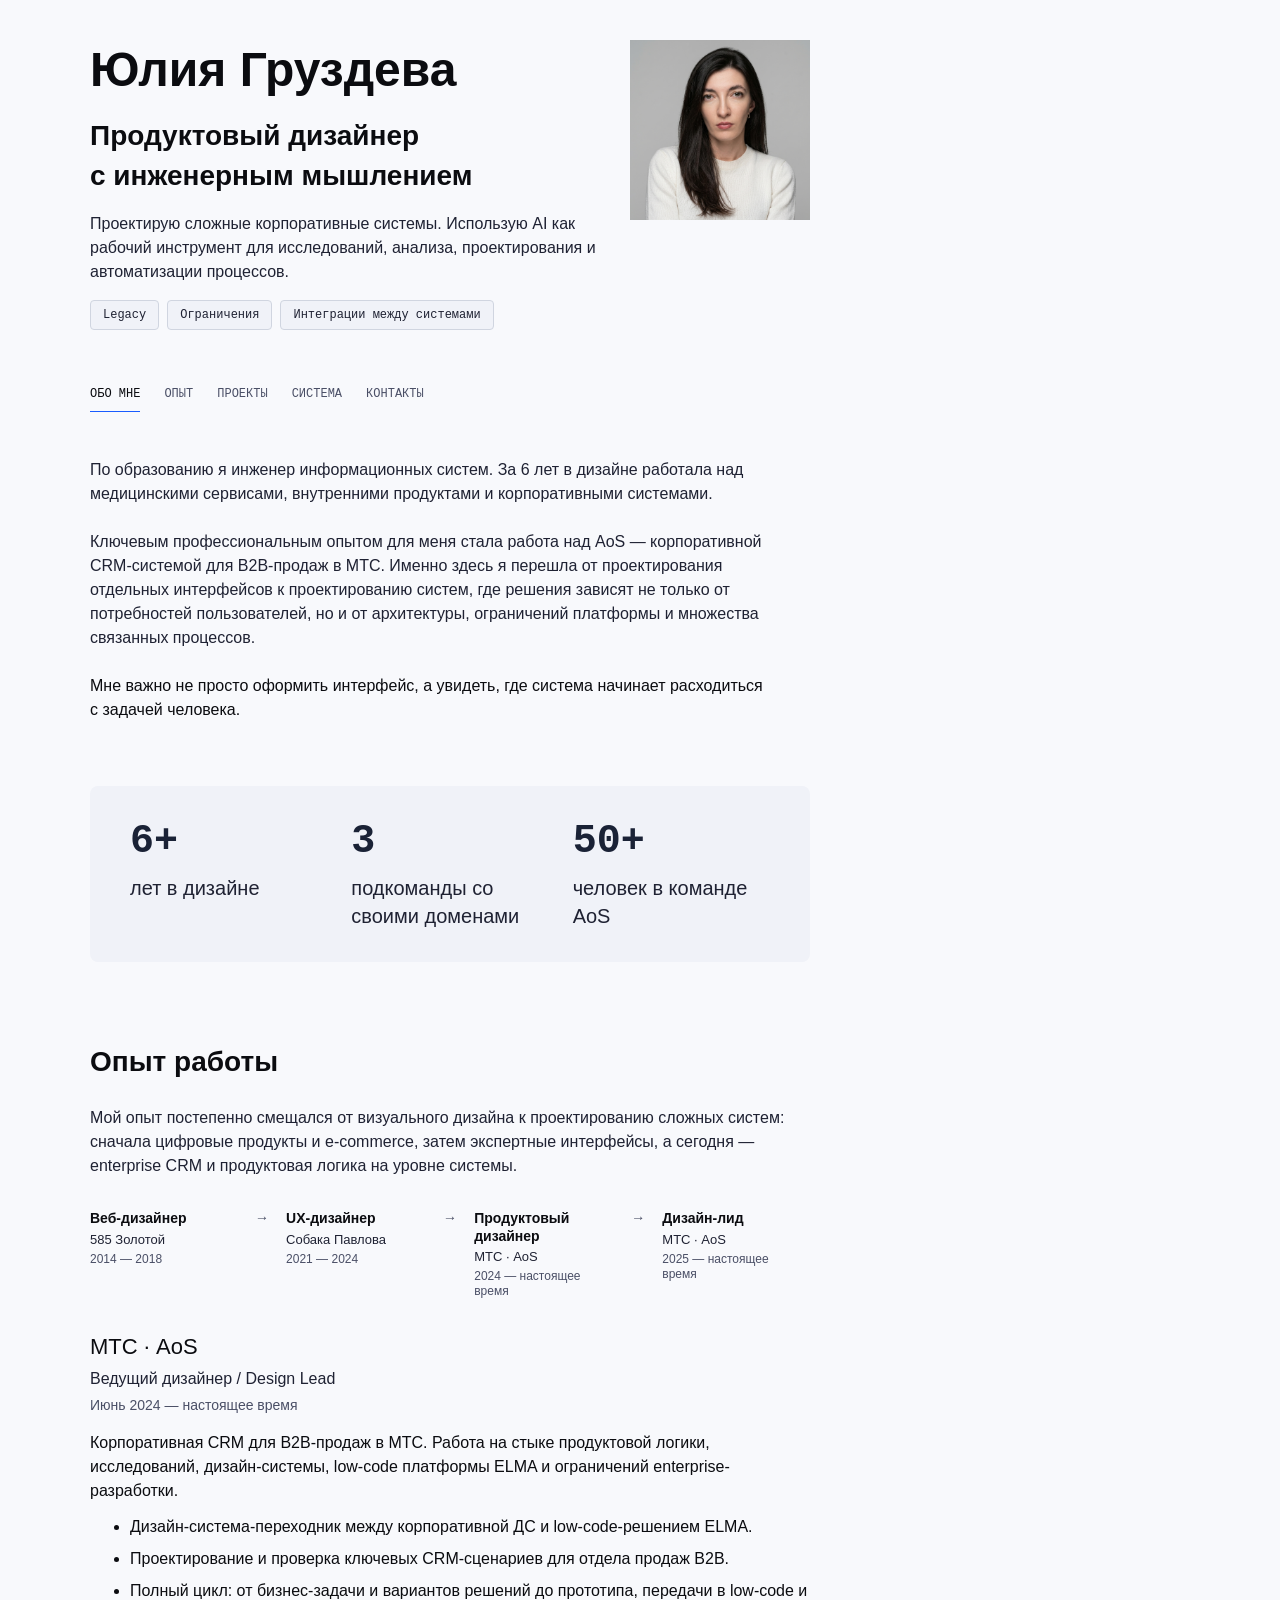
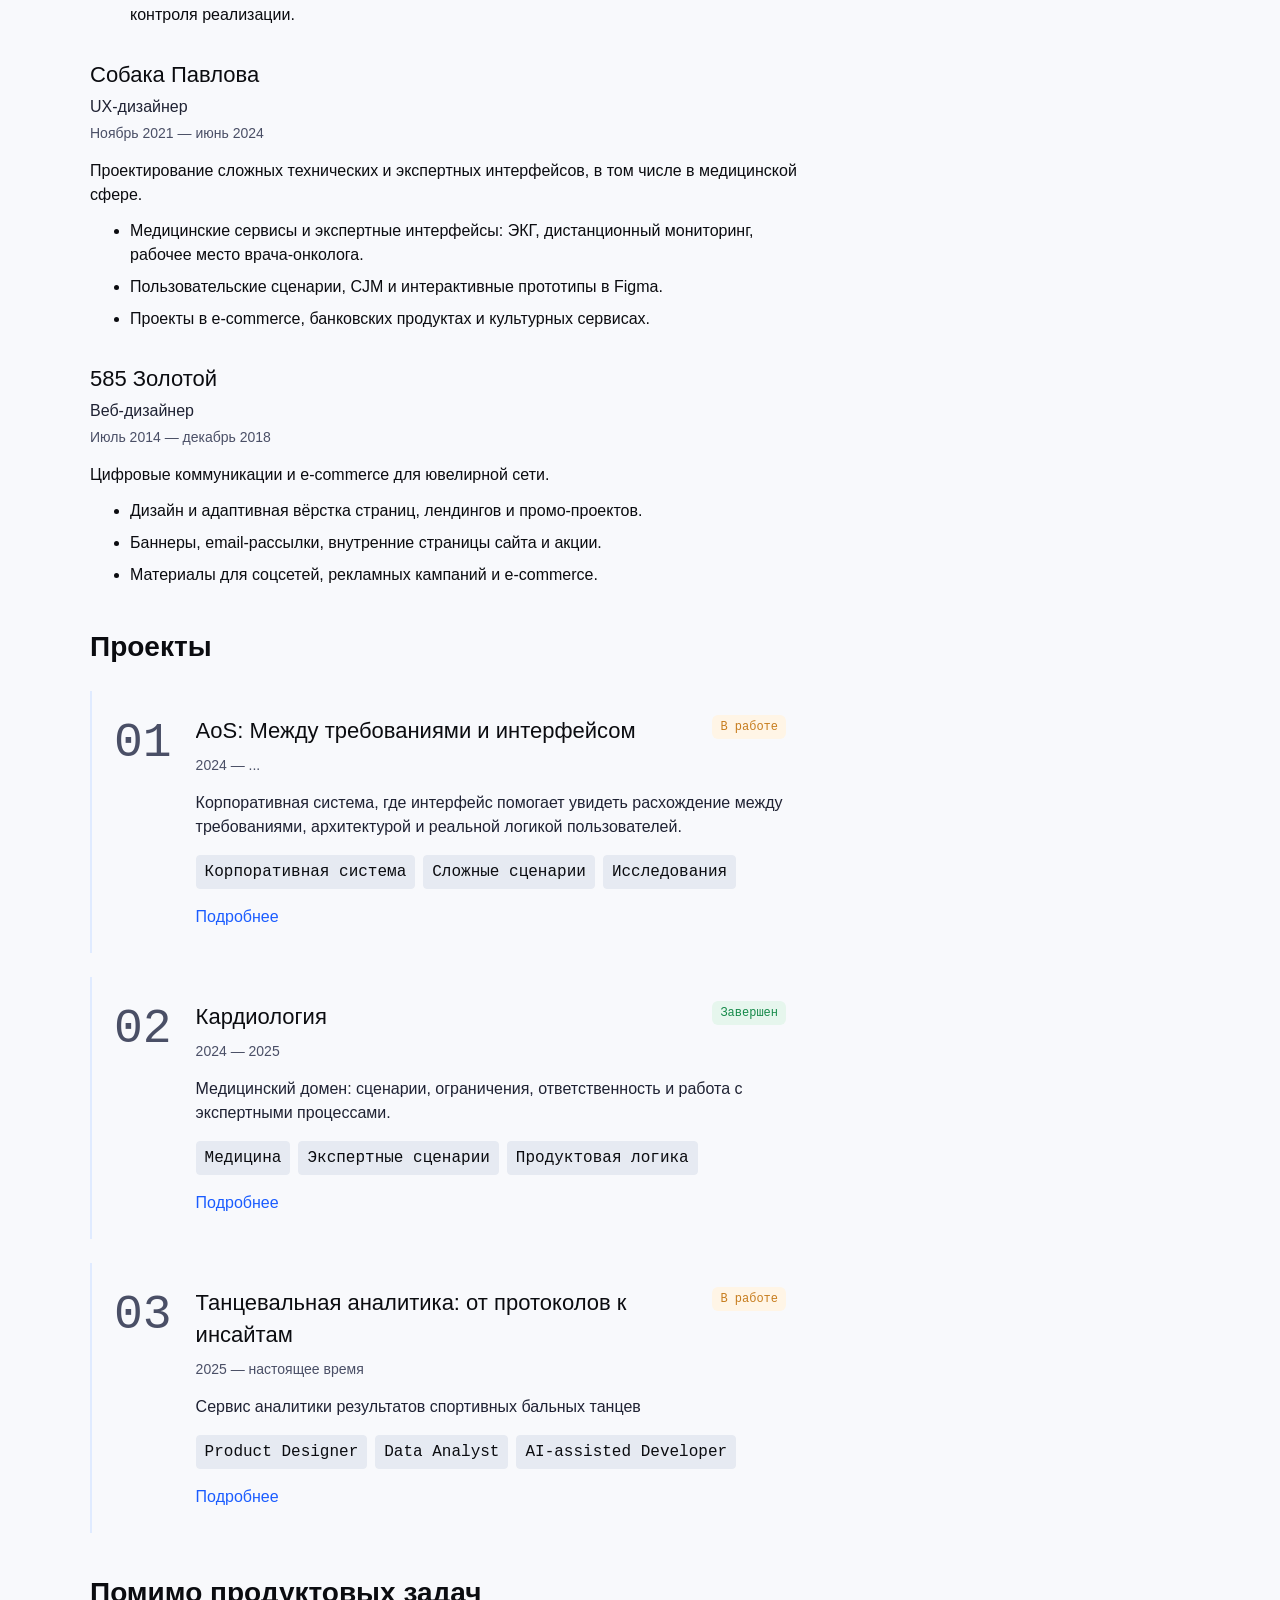
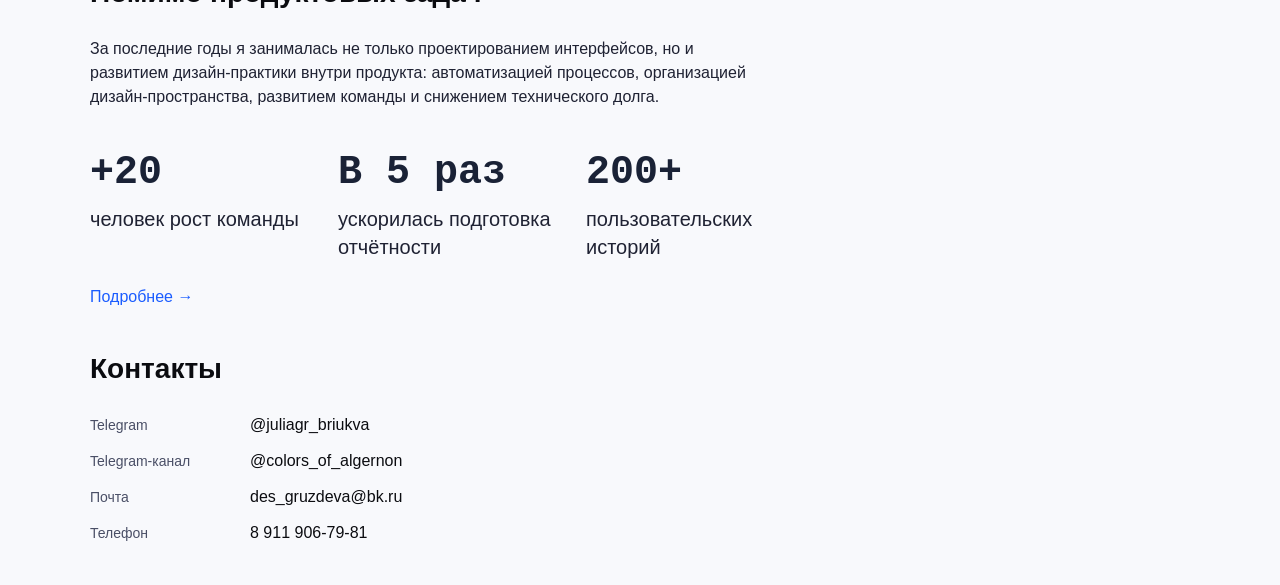
==== index.html @ 3af7deb1 "Initial portfolio release" ====
<!doctype html>
<html lang="ru">
  <head>
    <meta charset="UTF-8" />
    <meta name="viewport" content="width=device-width, initial-scale=1.0" />
    <title>Юлия Груздева — портфолио</title>
    <link rel="stylesheet" href="./styles.css" />
  </head>
  <body>
    <main class="desktop">
      <section class="hero" id="hero">
        <div class="hero__text">
          <h1 class="display">Юлия Груздева</h1>
          <p class="h2">Продуктовый дизайнер <br> с инженерным мышлением</p>
          <p class="body hero__lead">
            Проектирую сложные корпоративные системы. Использую AI как рабочий инструмент для исследований, анализа, проектирования и автоматизации процессов.
          </p>

        <div class="tags" aria-label="Направления">
          <span class="tag tag--small">Legacy</span>
          <span class="tag tag--small">Ограничения</span>
          <span class="tag tag--small">Интеграции между системами</span>
        </div>

        </div>
        <img
          class="hero__image"
          src="assets/images/hero-portrait2.png"
          alt=""
        />
      </section>

      <nav class="page-nav" aria-label="Навигация по странице">
        <a class="page-nav__link ag-small-code" href="#about">ОБО МНЕ</a>
        <a class="page-nav__link ag-small-code" href="#experience">ОПЫТ</a>
        <a class="page-nav__link ag-small-code" href="#projects">ПРОЕКТЫ</a>
        <a class="page-nav__link ag-small-code" href="#system">СИСТЕМА</a>
        <a class="page-nav__link ag-small-code" href="#contacts">КОНТАКТЫ</a>
      </nav>


      <section class="section section--narrow" id="about">
        <p class="body">
          По образованию я инженер информационных систем. За 6 лет в дизайне работала над медицинскими сервисами, внутренними продуктами и корпоративными системами.
        </p>

        <p class="body">
          Ключевым профессиональным опытом для меня стала работа над AoS — корпоративной CRM-системой для B2B-продаж в МТС. Именно здесь я перешла от проектирования отдельных интерфейсов к проектированию систем, где решения зависят не только от потребностей пользователей, но и от архитектуры, ограничений платформы и множества связанных процессов.
        </p>

        <p class="body-strong">
          Мне важно не просто оформить интерфейс, а увидеть, где система начинает расходиться с задачей человека.
        </p>

        <dl class="metrics metrics--highlight">
          <div>
            <dt class="metric-number">6+</dt>
            <dd class="metric-label">лет в дизайне</dd>
          </div>

          <div>
            <dt class="metric-number">3</dt>
            <dd class="metric-label">подкоманды со своими доменами</dd>
          </div>

          <div>
            <dt class="metric-number">50+</dt>
            <dd class="metric-label">человек в команде AoS</dd>
          </div>
        </dl>
      </section>



      <section class="footer-section" id="experience">
        <h2 class="h2">Опыт работы</h2>
        <p class="body">Мой опыт постепенно смещался от визуального дизайна к проектированию сложных систем: сначала цифровые продукты и e-commerce, затем экспертные интерфейсы, а сегодня — enterprise CRM и продуктовая логика на уровне системы.</p>

        <div class="experience-timeline">
          <div class="experience-step">
            <h3 class="h3 experience-step__role">Веб-дизайнер</h3>
            <p class="body-strong experience-step__company">585 Золотой</p>
            <p class="caption experience-step__period">2014 — 2018</p>
          </div>

          <span class="experience-arrow ag-small-code">→</span>

          <div class="experience-step">
            <h3 class="h3 experience-step__role">UX-дизайнер</h3>
            <p class="body-strong experience-step__company">Собака Павлова</p>
            <p class="caption experience-step__period">2021 — 2024</p>
          </div>

          <span class="experience-arrow ag-small-code">→</span>

          <div class="experience-step">
            <h3 class="h3 experience-step__role">Продуктовый дизайнер</h3>
            <p class="body-strong experience-step__company">МТС · AoS</p>
            <p class="caption experience-step__period">2024 — настоящее время</p>
          </div>

          <span class="experience-arrow ag-small-code">→</span>

          <div class="experience-step">
            <h3 class="h3 experience-step__role">Дизайн-лид</h3>
            <p class="body-strong experience-step__company">МТС · AoS</p>
            <p class="caption experience-step__period">2025 — настоящее время</p>
          </div>
        </div>

        <div class="experience-details">
          <div class="experience-job">
            <div class="experience-job__header">
              <h3 class="h3 experience-job__company">МТС · AoS</h3>
            </div>
            <p class="body-strong experience-job__role">Ведущий дизайнер / Design Lead</p>
            <p class="caption experience-job__period">Июнь 2024 — настоящее время</p>
            <p class="body experience-job__description">Корпоративная CRM для B2B-продаж в МТС. Работа на стыке продуктовой логики, исследований, дизайн-системы, low-code платформы ELMA и ограничений enterprise-разработки.</p>
            <ul class="body experience-job__list">
              <li>Дизайн-система-переходник между корпоративной ДС и low-code-решением ELMA.</li>
              <li>Проектирование и проверка ключевых CRM-сценариев для отдела продаж B2B.</li>
              <li>Полный цикл: от бизнес-задачи и вариантов решений до прототипа, передачи в low-code и контроля реализации.</li>
            </ul>
          </div>

          <div class="experience-job">
            <div class="experience-job__header">
              <h3 class="h3 experience-job__company">Собака Павлова</h3>
            </div>
            <p class="body-strong experience-job__role">UX-дизайнер</p>
            <p class="caption experience-job__period">Ноябрь 2021 — июнь 2024</p>
            <p class="body experience-job__description">Проектирование сложных технических и экспертных интерфейсов, в том числе в медицинской сфере.</p>
            <ul class="body experience-job__list">
              <li>Медицинские сервисы и экспертные интерфейсы: ЭКГ, дистанционный мониторинг, рабочее место врача-онколога.</li>
              <li>Пользовательские сценарии, CJM и интерактивные прототипы в Figma.</li>
              <li>Проекты в e-commerce, банковских продуктах и культурных сервисах.</li>
            </ul>
          </div>

          <div class="experience-job">
            <div class="experience-job__header">
              <h3 class="h3 experience-job__company">585 Золотой</h3>
            </div>
            <p class="body-strong experience-job__role">Веб-дизайнер</p>
            <p class="caption experience-job__period">Июль 2014 — декабрь 2018</p>
            <p class="body experience-job__description">Цифровые коммуникации и e-commerce для ювелирной сети.</p>
            <ul class="body experience-job__list">
              <li>Дизайн и адаптивная вёрстка страниц, лендингов и промо-проектов.</li>
              <li>Баннеры, email-рассылки, внутренние страницы сайта и акции.</li>
              <li>Материалы для соцсетей, рекламных кампаний и e-commerce.</li>
            </ul>
          </div>
        </div>
      </section>



      <section class="section section--narrow projects" id="projects">
        <h2 class="h2">Проекты</h2>

        <div class="project-list">
          <div class="project-card" id="aos">
            <span class="project-card__number ag-small-code">01</span>
            <div class="project-card__trigger">
              <div class="project-card__header">
                <div class="project-card__title-group">
                  <h3 class="h3">AoS: Между требованиями и интерфейсом</h3>
                  <span class="caption project-card__meta">2024 — ...</span>
                </div>
                <span class="badge ag-small-code badge--in-progress project-card__status">В работе</span>
              </div>
              <span class="body">
                Корпоративная система, где интерфейс помогает увидеть расхождение между
                требованиями, архитектурой и реальной логикой пользователей.
              </span>
              <span class="tags" aria-label="Теги проекта AoS">
                <span class="tag tag--small tag--surface ag-small-code">Корпоративная система</span>
                <span class="tag tag--small tag--surface ag-small-code">Сложные сценарии</span>
                <span class="tag tag--small tag--surface ag-small-code">Исследования</span>
              </span>
              <a class="project-card__link body-strong" href="aos.html" target="_blank" rel="noopener">Подробнее</a>
            </div>
          </div>

          <div class="project-card" id="cardiology">
            <span class="project-card__number ag-small-code">02</span>
            <div class="project-card__trigger">
              <div class="project-card__header">
                <div class="project-card__title-group">
                  <h3 class="h3">Кардиология</h3>
                  <span class="caption project-card__meta">2024 — 2025</span>
                </div>
                <span class="badge ag-small-code badge--done project-card__status">Завершен</span>
              </div>
              <span class="body">
                Медицинский домен: сценарии, ограничения, ответственность и работа с
                экспертными процессами.
              </span>
              <span class="tags" aria-label="Теги проекта Кардиология">
                <span class="tag tag--small tag--surface ag-small-code">Медицина</span>
                <span class="tag tag--small tag--surface ag-small-code">Экспертные сценарии</span>
                <span class="tag tag--small tag--surface ag-small-code">Продуктовая логика</span>
              </span>
              <a class="project-card__link body-strong" href="cardiology.html" target="_blank" rel="noopener">Подробнее</a>
            </div>
          </div>

          <div class="project-card" id="dance-analytics">
            <span class="project-card__number ag-small-code">03</span>
            <div class="project-card__trigger">
              <div class="project-card__header">
                <div class="project-card__title-group">
                  <h3 class="h3">Танцевальная аналитика: от протоколов к инсайтам</h3>
                  <span class="caption project-card__meta">2025 — настоящее время</span>
                </div>
                <span class="badge ag-small-code badge--in-progress project-card__status">В работе</span>
              </div>
              <span class="body">Сервис аналитики результатов спортивных бальных танцев</span>
              <span class="tags" aria-label="Теги проекта Танцевальная аналитика">
                <span class="tag tag--small tag--surface ag-small-code">Product Designer</span>
                <span class="tag tag--small tag--surface ag-small-code">Data Analyst</span>
                <span class="tag tag--small tag--surface ag-small-code">AI-assisted Developer</span>
              </span>
              <a class="project-card__link body-strong" href="dance-case.html" target="_blank" rel="noopener">Подробнее</a>
            </div>
          </div>

        </div>

      </section>

      <section class="section section--narrow system-teaser" id="system">
        <h2 class="h2">Помимо продуктовых задач</h2>
        <p class="body">
          За последние годы я занималась не только проектированием интерфейсов, но и развитием дизайн-практики внутри продукта: автоматизацией процессов, организацией дизайн-пространства, развитием команды и снижением технического долга.
        </p>

        <dl class="metrics system-teaser__metrics">
          <div>
            <dt class="metric-number">+20 </dt>
            <dd class="metric-label">человек рост команды</dd>
          </div>

          <div>
            <dt class="metric-number">В 5 раз</dt>
            <dd class="metric-label">ускорилась подготовка отчётности</dd>
          </div>

          <div>
            <dt class="metric-number">200+</dt>
            <dd class="metric-label">пользовательских историй</dd>
          </div>
        </dl>

        <a class="project-card__link body-strong" href="design-system.html" target="_blank" rel="noopener">Подробнее →</a>
      </section>

      <section class="footer-section" id="contacts">
        <h2 class="h2">Контакты</h2>
        <ul class="contact-list">
          <li>
            <span class="caption contact-list__label">Telegram</span>
            <a class="body-strong contact-list__link" href="https://t.me/juliagr_briukva" target="_blank" rel="noopener">@juliagr_briukva</a>
          </li>
          <li>
            <span class="caption contact-list__label">Telegram-канал</span>
            <a class="body-strong contact-list__link" href="https://t.me/colors_of_algernon" target="_blank" rel="noopener">@colors_of_algernon</a>
          </li>
          <li>
            <span class="caption contact-list__label">Почта</span>
            <a class="body-strong contact-list__link" href="mailto:gruzdeva@mts.ru">des_gruzdeva@bk.ru</a>
          </li>
          <li>
            <span class="caption contact-list__label">Телефон</span>
            <a class="body-strong contact-list__link" href="tel:+79119067981">8 911 906-79-81</a>
          </li>
        </ul>
      </section>

    </main>
    <script src="./scroll.js" defer></script>
  </body>
</html>
---- styles.css ----
@import url("./design-system/typography.css");

:root {
  --text-primary: var(--ag-color-text-primary);
  --text-secondary: var(--ag-color-text-secondary);
  --text-tertiary: var(--ag-color-text-tertiary);
  --background-primary: var(--ag-color-background-primary);
  --background-secondary: var(--ag-color-background-secondary);
  --background-tertiary: var(--ag-color-background-tertiary);
  --border-stroke: var(--ag-color-border);
  --accent-primary: var(--ag-color-accent-primary);
  --accent-light: var(--ag-color-accent-light);
  --space-0: var(--ag-space-0);
  --space-4: var(--ag-space-4);
  --space-8: var(--ag-space-8);
  --space-12: var(--ag-space-12);
  --space-16: var(--ag-space-16);
  --space-20: var(--ag-space-20);
  --space-24: var(--ag-space-24);
  --space-32: var(--ag-space-32);
  --space-40: var(--ag-space-40);
  --space-48: var(--ag-space-48);
  --space-56: var(--ag-space-56);
  --space-64: var(--ag-space-64);
  --space-80: var(--ag-space-80);
}

*,
*::before,
*::after {
  box-sizing: border-box;
}

html,
body {
  width: 100%;
  max-width: 100%;
  margin: 0;
  overflow-x: clip;
  background: var(--background-primary);
  color: var(--text-primary);
  font-synthesis: none;
  text-rendering: optimizeLegibility;
  -webkit-font-smoothing: antialiased;
}

img,
svg,
video {
  display: block;
  max-width: 100%;
  height: auto;
}

h1,
h2,
h3,
h4,
p,
blockquote,
dl,
dd,
figure {
  margin: 0;
}

figure {
  max-width: 100%;
  overflow: hidden;
}

.desktop {
  display: flex;
  flex-direction: column;
  gap: var(--space-40);
  align-items: flex-start;
  width: min(1180px, 100%);
  min-height: 100vh;
  margin: 0 auto;
  padding: var(--space-40);
  background: var(--background-primary);
}

.content-container {
  box-sizing: border-box;
  width: 100%;
  max-width: 1100px;
  margin: 0 auto;
  padding: 0 var(--space-24);
  overflow-x: clip;
}

.hero {
  box-sizing: border-box;
  display: flex;
  gap: var(--space-24);
  align-items: flex-start;
  width: min(720px, 100%);
  max-width: 100%;
  min-width: 0;
}

.hero__text {
  display: flex;
  flex: 1 1 auto;
  flex-direction: column;
  gap: var(--space-16); /* было 24 */
  width: min(680px, 100%);
  max-width: 100%;
  min-width: 0;
}

.hero__lead {
  width: min(680px, 100%);
}

.hero__image {
  display: block;
  flex: 0 0 auto;
  width: 180px;
  max-width: 100%;
  height: auto;
  min-width: 0;
  object-fit: cover;
}

.hero .tag {
  padding: var(--space-4) var(--space-12);
  font-size: var(--font-size-12);
  line-height: var(--line-height-20);
  border-radius: 4px;
  background: var(--background-secondary);
  color: var(--text-secondary);
  border: 1px solid var(--border-stroke);
}

.divider {
  width: 100%;
  height: 1px;
  background: var(--border-stroke);
}

.page-nav {
  position: sticky;
  z-index: 10;
  top: 0;
  display: flex;
  flex-wrap: wrap;
  gap: var(--space-24);
  width: 100%;
  padding: var(--space-12) 0;
  background: var(--background-primary);
}

.page-nav__link {
  display: inline-flex;
  align-items: center;
  padding: var(--space-4) 0;
  color: var(--text-tertiary);
  text-decoration: none;
  white-space: nowrap;
}

.page-nav__link:hover {
  color: var(--accent-primary);
}

.page-nav__link--active {
  color: var(--text-primary);
  position: relative;
}

.page-nav__link--active::after {
  content: "";
  position: absolute;
  left: 0;
  bottom: -6px;
  width: 100%;
  height: 1px;
  background: var(--accent-primary);
}

.section,
.case-block,
.footer-section {
  scroll-margin-top: var(--space-80);
}

.section,
.footer-section {
  width: min(720px, 100%);
  max-width: 100%;
  min-width: 0;
}

.section--narrow {
  display: flex;
  flex-direction: column;
  gap: var(--space-24);
  align-items: flex-start;
  width: min(720px, 100%);
}

.section--narrow > p,
.case-hero p,
.case-block > p {
  width: min(680px, 100%);
}

.tags {
  display: flex;
  flex-wrap: wrap;
  gap: var(--space-8);
  width: 100%;
}

.tag {
  display: block;
  padding: var(--space-12) var(--space-16);
  border: 1px solid var(--border-stroke);
  border-radius: 8px;
  background: var(--background-secondary);
  color: var(--text-primary);
  white-space: nowrap;
}

.tag--small {
  padding: var(--space-4) var(--space-8);
  border-radius: 4px;
}

.tag--surface {
  border-color: var(--background-tertiary);
  background: var(--background-tertiary);
}

.metrics {
  display: flex;
  gap: var(--space-24);
  width: 100%;
  word-break: break-word;
}

.metrics--highlight {
  padding: var(--space-32) var(--space-40);
  background: var(--background-secondary);
  border-radius: var(--ag-radius-8);
  margin: var(--space-40) 0;
}

.metrics div {
  display: flex;
  flex: 1 0 0;
  flex-direction: column;
  gap: var(--space-8);
  min-width: 0;
}

.metrics--inline {
  justify-content: space-between;
  gap: var(--space-24);
  padding-top: var(--space-16);
  color: var(--accent-primary);
  white-space: nowrap;
}

.metrics--inline div {
  flex: 0 0 auto;
  gap: var(--space-8);
}

.metrics--inline .metric-label {
  color: var(--accent-primary);
}

.metric-number {
  color: var(--ag-color-metric);
  font-family: var(--ag-font-mono);
  font-size: var(--font-size-40);
  font-weight: var(--font-weight-bold);
  line-height: var(--line-height-48);
}

.experience-timeline {
  display: grid;
  grid-template-columns: 1fr auto 1fr auto 1fr auto 1fr;
  gap: var(--space-8);
  align-items: stretch;
  width: 100%;
  max-width: 100%;
  min-width: 0;
  box-sizing: border-box;
  overflow: hidden;
  overflow-wrap: break-word;
}

.experience-step {
  display: flex;
  flex-direction: column;
  gap: var(--space-4);
  padding: var(--space-8);
  box-sizing: border-box;
  max-width: 100%;
  min-width: 0;
  overflow-wrap: anywhere;
  word-break: normal;
}

.experience-step__period {
  color: var(--text-tertiary);
  font-size: 12px;
  line-height: 1.25;
  
}

.experience-step__role {
  color: var(--text-primary);
  font-size: 14px;
  font-weight: 600;
  line-height: 1.25;
  white-space: normal;
}

.experience-step__company {
  color: var(--text-secondary);
  font-size: 13px;
  line-height: 1.25;
  white-space: normal;
}

.experience-step:first-child {
  padding-left: 0;
}

.experience-arrow {
  display: inline-flex;
  flex-shrink: 0;
  align-items: center;
  align-self: flex-start;
  margin: var(--space-8) 0 0;
  padding: 0 var(--space-4);
  color: var(--text-tertiary);
  font-size: 14px;
  font-weight: 400;
  line-height: 1.25;
}

.experience-details {
  display: flex;
  flex-direction: column;
  gap: var(--space-32);
  width: 100%;
  max-width: 100%;
  min-width: 0;
  overflow-wrap: break-word;
}

.experience-job {
  display: flex;
  flex-direction: column;
  gap: 0;
  width: 100%;
  max-width: 100%;
  min-width: 0;
  overflow-wrap: break-word;
}

.experience-job__header {
  display: flex;
  flex-wrap: wrap;
  gap: var(--space-8) var(--space-16);
  align-items: baseline;
  justify-content: space-between;
  width: 100%;
  max-width: 100%;
  min-width: 0;
  overflow-wrap: break-word;
}

.experience-job__company {
  margin-bottom: var(--space-4);
  color: var(--text-primary);
}

.experience-job__period {
  margin-bottom: var(--space-16);
  color: var(--text-tertiary);
}

.experience-job__role {
  margin-bottom: var(--space-4);
  color: var(--text-secondary);
}

.experience-job__description {
  margin-bottom: var(--space-12);
  color: var(--text-primary);
}

.experience-job__list {
  margin: 0;
  color: var(--text-primary);
}

.experience-job__list li + li {
  margin-top: var(--space-8);
}

.projects {
  gap: var(--space-24);
}

.project-list {
  display: flex;
  flex-direction: column;
  gap: var(--space-24);
  width: 100%;
}

.project-card {
  position: relative;
  display: flex;
  gap: var(--space-24);
  align-items: flex-start;
  width: 100%;
  padding: var(--space-24);
  background: var(--background-primary);
  transition: transform 180ms ease, background 180ms ease;
}

.projects .project-card {
  cursor: pointer;
}

.project-card::before {
  content: "";
  position: absolute;
  top: 0;
  bottom: 0;
  left: 0;
  width: 2px;
  background: var(--accent-light);
  transition: background 180ms ease;
}

.project-card:hover {
  transform: translateY(-2px);
  background: var(--background-secondary);
}

.project-card:hover::before {
  background: var(--accent-primary);
}

.project-card__number {
  color: var(--text-tertiary);
  font-size: var(--font-size-48);
  line-height: var(--line-height-56);
}

.project-card__trigger {
  display: flex;
  flex-direction: column;
  gap: var(--space-16);
  width: 100%;
  padding: 0;
  border: 0;
  background: transparent;
  color: inherit;
  text-align: left;
  min-width: 0;
}

.project-card__header {
  display: flex;
  flex-wrap: nowrap;
  gap: var(--space-12);
  align-items: flex-start;
  justify-content: space-between;
  width: 100%;
  min-width: 0;
}

.project-card__title-group {
  display: flex;
  flex: 1 1 auto;
  flex-direction: column;
  gap: var(--space-8);
  min-width: 0;
  overflow: hidden;
}

.project-card__meta {
  color: var(--text-tertiary);
}

.project-card__status.badge {
  display: inline-flex;
  flex: 0 0 auto;
  align-self: flex-start;
  max-width: 100%;
  overflow-wrap: normal;
  white-space: nowrap;
}

.project-card__link {
  color: var(--accent-primary);
  text-decoration: none;
}

.system-teaser {
  gap: var(--space-24);
}

.system-teaser__metrics {
  margin: var(--space-16) 0 0;
}

.design-system-section {
  gap: var(--space-32);
}

.design-system-section__intro {
  display: flex;
  flex-direction: column;
  gap: var(--space-16);
  width: min(680px, 100%);
}

.system-list {
  display: flex;
  flex-direction: column;
  gap: var(--space-24);
  width: 100%;
  max-width: 100%;
  min-width: 0;
}

#design-system .system-list {
  width: min(720px, 100%);
}

.system-item {
  align-items: flex-start;
  cursor: default;
  max-width: 100%;
  min-width: 0;
  transition: none;
}

.system-item::before {
  transition: none;
}

.system-item:hover {
  transform: none;
  background: var(--background-primary);
}

.system-item:hover::before {
  background: var(--accent-light);
}

.system-item__metric {
  display: flex;
  flex: 0 0 176px;
  flex-direction: column;
  gap: var(--space-8);
  min-width: 0;
}

.system-item__metric-value {
  color: var(--ag-color-metric);
  font-family: var(--ag-font-mono);
  font-size: var(--font-size-28);
  font-weight: var(--font-weight-bold);
  line-height: var(--line-height-36);
  letter-spacing: 0;
  overflow-wrap: break-word;
}

.system-item__metric-label {
  color: var(--text-tertiary);
}

.system-item__content {
  gap: var(--space-12);
  max-width: 100%;
  min-width: 0;
}

.system-item__figure {
  box-sizing: border-box;
  width: 100%;
  max-width: 100%;
  min-width: 0;
  margin-top: var(--space-4);
  overflow: hidden;
}

.system-item__figure img {
  box-sizing: border-box;
  display: block;
  width: 100%;
  max-width: 100%;
  height: auto;
  border-radius: var(--ag-radius-8);
  object-fit: contain;
}

.full-case-anchor[hidden] {
  display: none;
}

.case {
  display: flex;
  flex-direction: column;
  gap: var(--space-24);
  width: 100%;
  background: var(--background-primary);
}

.desktop:has(> .case-back-link) {
  gap: var(--space-12);
}

.case-hero {
  display: flex;
  flex-direction: column;
  gap: var(--space-24);
  width: min(680px, 100%);
  padding: var(--space-24) 0 var(--space-16);
  word-break: break-word;
}

.case-brand {
  display: flex;
  gap: var(--space-8);
  align-items: center;
  color: var(--text-tertiary);
}

.case-brand__logo {
  display: block;
  width: auto;
  max-width: 48px;
  height: 20px;
  object-fit: contain;
}

.case-meta {
  display: flex;
  flex-direction: column;
  gap: var(--space-8);
  width: 100%;
}

.case-meta__row {
  display: flex;
  flex-wrap: wrap;
  gap: var(--space-8);
  align-items: baseline;
  width: 100%;
}

.case-meta__label {
  flex: 0 0 auto;
  color: var(--text-tertiary);
}

.case-meta__label::after {
  content: "—";
  margin-left: var(--space-8);
}

.case-meta__value {
  flex: 1 1 0;
  min-width: 0;
}

.case-meta--grid {
  display: grid;
  grid-template-columns: repeat(2, minmax(0, 1fr));
  gap: var(--space-16) var(--space-24);
}

.case-meta__item {
  display: flex;
  flex-direction: column;
  gap: var(--space-4);
  min-width: 0;
}

.case-meta--grid .case-meta__label::after {
  content: none;
}

.case-meta--grid .case-meta__value {
  flex: initial;
}

.case-block {
  display: flex;
  flex-direction: column;
  gap: var(--space-24);
  align-items: flex-start;
  width: 100%;
  padding: var(--space-24) 0;
}

.case-block--plain {
  gap: var(--space-24);
  padding: var(--space-24) 0;
}

.section-group,
.content-block {
  display: flex;
  flex-direction: column;
  gap: var(--space-8);
  width: 100%;
}

.section-group > p,
.content-block,
.case-figure {
  width: min(680px, 100%);
}

.section-group ul,
.content-block ul {
  margin: 0;
}

.process-change {
  display: flex;
  flex-direction: column;
  gap: var(--space-12);
  width: 100%;
}

.process-change__item {
  display: flex;
  flex-direction: column;
  gap: var(--space-4);
  width: 100%;
}

.process-change__label {
  color: var(--text-tertiary);
}

.process-change__flow {
  width: 100%;
}

.process {
  display: flex;
  gap: var(--space-24);
  align-items: flex-start;
  padding: var(--space-24) 0;
  word-break: break-word;
}

.process div {
  display: flex;
  flex-direction: column;
  gap: var(--space-8);
  align-items: flex-start;
}

.accent {
  color: var(--accent-primary);
}

.process__arrow {
  color: var(--text-tertiary);
  text-align: center;
  white-space: nowrap;
}

.quote {
  display: flex;
  align-items: center;
  justify-content: left;
  width: min(728px, 100%);
  padding: var(--space-24);
  background: var(--background-tertiary);
  color: var(--text-primary);
  word-break: break-word;
}

.conflict {
  display: flex;
  gap: var(--space-24);
  width: 100%;
}

.conflict-card {
  display: flex;
  flex-direction: column;
  flex-shrink: 0;
  gap: var(--space-8);
  align-items: flex-start;
  width: min(295px, 100%);
  padding: var(--space-16);
  background: var(--background-secondary);
}

.conflict-card--accent {
  width: min(283px, 100%);
  background: var(--accent-light);
}

.conflict-card p {
  color: var(--text-primary);
}

.conflict-card p + p {
  width: min(263px, 100%);
}

.conflict-card--accent p + p {
  width: min(251px, 100%);
}

.image-zoom-trigger {
  display: block;
  width: 100%;
  padding: 0;
  border: 0;
  background: transparent;
  cursor: zoom-in;
  text-align: left;
}

.architecture-image {
  display: block;
  width: 66.6667%;
  height: auto;
}

.case-figure {
  display: flex;
  flex-direction: column;
  gap: var(--space-8);
  max-width: 100%;
  min-width: 0;
  margin-top: var(--space-32);
  margin-bottom: var(--space-32);
}

.case-figure:first-of-type {
  margin-top: 0;
}

.image-wrapper {
  box-sizing: border-box;
  width: 100%;
  max-width: 100%;
  min-width: 0;
  overflow: hidden;
  
}

.image-wrapper--zoomable {
  cursor: zoom-in;
}

.image-wrapper--zoomable:focus-visible {
  outline: 1px solid var(--accent-primary);
  outline-offset: var(--space-4);
}


.case-figure img {
  display: block;
  /*width: 100%;*/
  max-width: 100%;
  height: auto;
}

.case-figure--mobile {
  width: min(390px, 100%);
}

.case-demo {
  display: flex;
  flex-direction: column;
  gap: var(--space-8);
  width: min(680px, 100%);
  padding: var(--space-16) 0;
}

.status-case {
  gap: var(--space-12);
}

.status-model {
  display: flex;
  flex-direction: column;
  gap: var(--space-8);
  width: 100%;
}

.status-block {
  gap: 0;
  margin-bottom: var(--space-24);
}

.status-model__title,
.status-title {
  margin: 0;
  margin-bottom: var(--space-12);
}

.result-list {
  display: flex;
  flex-direction: column;
  gap: var(--space-8);
}

.result-list__intro {
  margin: 0;
}

.result-list__items {
  margin: 0;
}

.status-figure {
  display: flex;
  flex-direction: column;
  gap: var(--space-8);
  width: 100%;
  max-width: 100%;
  min-width: 0;
  min-inline-size: 0;
}

.status-box {
  display: flex;
  flex-direction: column;
  gap: var(--space-16);
  align-items: flex-start;
  width: min(680px, 100%);
  max-width: 100%;
  min-width: 0;
  min-inline-size: 0;
  box-sizing: border-box;
  padding: var(--space-16);
  background: var(--background-secondary);
  overflow: visible;
  overflow-wrap: anywhere;
}

.status-label {
  color: var(--text-primary);
}

.status-line {
  display: flex;
  flex-wrap: wrap;
  gap: var(--space-16);
  align-items: center;
  width: 100%;
  max-width: 100%;
  min-width: 0;
  min-inline-size: 0;
}

.status-line > * {
  min-width: 0;
  min-inline-size: 0;
}

.badge {
  display: inline-flex;
  flex: 0 1 auto;
  align-items: center;
  max-width: 100%;
  min-width: 0;
  min-inline-size: 0;
  min-height: 24px;
  padding: var(--space-4) var(--space-8);
  border-radius: 6px;
  overflow-wrap: anywhere;
  white-space: normal;
  word-break: normal;
}

.badge--draft {
  background: var(--ag-color-neutral-surface);
  color: var(--ag-color-neutral-primary);
}

.badge--archive {
  background: var(--ag-color-neutral-muted-surface);
  color: var(--ag-color-text-tertiary);
}

.badge--not-ready {
  background: var(--ag-color-status-error-light);
  color: var(--ag-color-status-error);
}

.badge--in-progress {
  background: var(--ag-color-status-warning-light);
  color: var(--ag-color-status-warning);
}

.badge--done {
  background: var(--ag-color-status-success-light);
  color: var(--ag-color-status-success);
}

.badge--order {
  background: var(--ag-color-accent-light);
  color: var(--ag-color-accent-primary);
}

.status-arrow {
  flex: 0 0 auto;
  color: var(--text-tertiary);
  text-align: center;
}

.lightbox[hidden] {
  display: none;
}

.lightbox {
  position: fixed;
  z-index: 20;
  inset: 0;
  display: flex;
  align-items: center;
  justify-content: center;
  padding: var(--space-24);
}

.is-lightbox-open {
  overflow: hidden;
}

.lightbox__backdrop {
  position: absolute;
  inset: 0;
  border: 0;
  background: rgba(18, 18, 31, 0.72);
  cursor: zoom-out;
}

.lightbox__content {
  position: relative;
  z-index: 1;
  display: flex;
  align-items: center;
  justify-content: center;
  max-width: min(1120px, 92vw);
  max-height: 88vh;
}

.lightbox__image {
  position: relative;
  display: block;
  max-width: min(1120px, 92vw);
  max-height: 88vh;
  object-fit: contain;
}

.lightbox__scheme {
  max-width: min(1120px, 92vw);
  max-height: 88vh;
  overflow: auto;
  cursor: default;
}

.lightbox__close {
  position: absolute;
  z-index: 2;
  top: var(--space-12);
  right: var(--space-12);
  display: inline-flex;
  align-items: center;
  justify-content: center;
  width: var(--space-32);
  height: var(--space-32);
  border: 1px solid var(--border-stroke);
  border-radius: var(--ag-radius-8);
  background: var(--background-primary);
  color: var(--text-primary);
  cursor: pointer;
}

.status-separator {
  width: 100%;
  max-width: 100%;
  min-width: 0;
  min-inline-size: 0;
  height: 0;
}

.status-note {
  color: var(--text-tertiary);
  white-space: nowrap;
}

.image-stack {
  position: relative;
  width: min(679px, 100%);
  height: 762px;
}

.image-stack img {
  position: absolute;
  display: block;
  width: 539px;
  height: 325px;
  object-fit: cover;
}

.image-stack img:nth-child(1) {
  top: 0;
  left: 0;
}

.image-stack img:nth-child(2) {
  top: 258.25px;
  left: 140px;
}

.image-stack img:nth-child(3) {
  top: 448.25px;
  left: 0;
}

.image-caption {
  width: 100%;
  height: 20px;
}

.footer-section {
  display: flex;
  flex-direction: column;
  gap: var(--space-24);
  width: min(720px, 100%);
  max-width: 100%;
  min-width: 0;
}

.contact-list {
  display: flex;
  flex-direction: column;
  gap: var(--space-12);
  width: 100%;
  margin: 0;
  padding: 0;
  list-style: none;
}

.contact-list li {
  display: flex;
  flex-wrap: wrap;
  gap: var(--space-8) var(--space-16);
  align-items: baseline;
  width: 100%;
}

.contact-list__label {
  flex: 0 0 144px;
  color: var(--text-tertiary);
}

.contact-list__link {
  color: var(--text-primary);
  text-decoration: none;
  overflow-wrap: anywhere;
}

.contact-list__link:hover {
  color: var(--accent-primary);
}

@media (max-width: 767px) {
  html,
  body {
    width: 100%;
    max-width: 100%;
    min-width: 0;
    overflow-x: clip;
  }

  .desktop {
    gap: var(--space-64);
    max-width: 100%;
    width: 100%;
    min-width: 0;
    margin: 0;
    padding: var(--space-24) var(--space-16);
    overflow-x: clip;
  }

  .page-nav {
    flex-wrap: nowrap;
    overflow-x: auto;
    gap: var(--space-16);
    padding: var(--space-12) 0;
  }

  .page-nav__link {
    flex: 0 0 auto;
  }

  .project-card {
    flex-direction: column;
    gap: var(--space-12);
    padding: var(--space-20) var(--space-24) var(--space-20) var(--space-16);
  }

  .project-card__number {
    font-size: var(--font-size-28);
    line-height: var(--line-height-36);
  }

  .project-card__header {
    flex-direction: row;
    flex-wrap: nowrap;
    align-items: flex-start;
    justify-content: space-between;
    gap: var(--space-12);
  }

  .project-card__status.badge {
    align-self: flex-start;
    display: inline-flex;
    flex: 0 0 auto;
    overflow-wrap: normal;
    white-space: nowrap;
  }

  .system-item__metric {
    flex-basis: auto;
    width: 100%;
  }

  .experience-timeline {
    display: flex;
    flex-direction: column;
    gap: var(--space-16);
    grid-template-columns: none;
  }

  .experience-step {
    width: 100%;
  }

  .experience-arrow {
    padding-top: 0;
  }

  .experience-arrow::before {
    content: "↓";
  }

  .experience-arrow {
    font-size: 0;
  }

  .experience-arrow::before {
    font-size: var(--font-size-12);
    line-height: var(--line-height-20);
  }

  .case-meta--grid {
    grid-template-columns: 1fr;
  }

  .desktop,
  .desktop * {
    max-width: 100%;
  }

  .desktop * {
    min-width: 0;
  }

  .hero,
  .section,
  .section--narrow,
  .case,
  .case-hero,
  .case-block,
  .section--narrow > p,
  .case-hero p,
  .case-block > p,
  .hero__text,
  .hero__lead,
  .quote,
  .image-zoom-trigger,
  .image-stack {
    max-width: 100%;
    width: 100%;
    min-width: 0;
  }

  .display,
  .h1,
  .h2,
  .h3,
  .body,
  .body-strong,
  .caption,
  .metric-label {
    max-width: 100%;
    overflow-wrap: break-word;
    word-break: normal;
  }

  .architecture-image {
    max-width: 100%;
    width: 66.6667%;
  }

  .hero,
  .metrics,
  .metrics--inline,
  .conflict,
  .process {
    flex-direction: column;
    align-items: flex-start;
  }

  .tag {
    max-width: 100%;
    white-space: normal;
    overflow-wrap: break-word;
  }

  .metrics,
  .metrics--inline {
    gap: var(--space-16);
    white-space: normal;
  }

  .metrics div,
  .metrics--inline div {
    min-width: 0;
    width: 100%;
  }

  .process__arrow {
    transform: rotate(90deg);
    transform-origin: center;
  }

  .quote br,
  .conflict-card br {
    display: none;
  }

  .conflict-card,
  .conflict-card p + p,
  .conflict-card--accent p + p {
    width: 100%;
  }

  .status-line {
    flex-direction: column;
    align-items: flex-start;
    max-width: 100%;
    gap: var(--space-8);
    min-width: 0;
  }

  .status-arrow {
    align-self: flex-start;
    margin-left: var(--space-8);
    transform: rotate(90deg);
    transform-origin: center;
  }

  .badge {
    max-width: 100%;
    overflow-wrap: break-word;
    white-space: normal;
  }

  .lightbox {
    padding: var(--space-16);
  }

  .lightbox__image {
    max-width: 100%;
    max-height: 82vh;
  }

  .status-note {
    white-space: normal;
  }

  .image-stack {
    height: auto;
  }

  .image-stack img {
    position: static;
    max-width: 100%;
    width: 100%;
    height: auto;
  }

  .image-stack img + img {
    margin-top: var(--space-8);
  }

  .hero__image,
  .architecture-image,
  .image-stack img,
  .lightbox__image {
    display: block;
    height: auto;
  }

  .divider,
  .quote,
  .conflict,
  .process,
  .metrics,
  .metrics--inline,
  .status-box,
  .status-figure,
  .status-line,
  .footer-section {
    width: 100%;
    max-width: 100%;
    min-width: 0;
  }

  .status-box {
    overflow-wrap: break-word;
  }
}

.desktop.content-container {
  box-sizing: border-box;
  width: 100%;
  max-width: 1100px;
  margin: 0 auto;
  padding: 0 var(--space-24);
  overflow-x: clip;
}
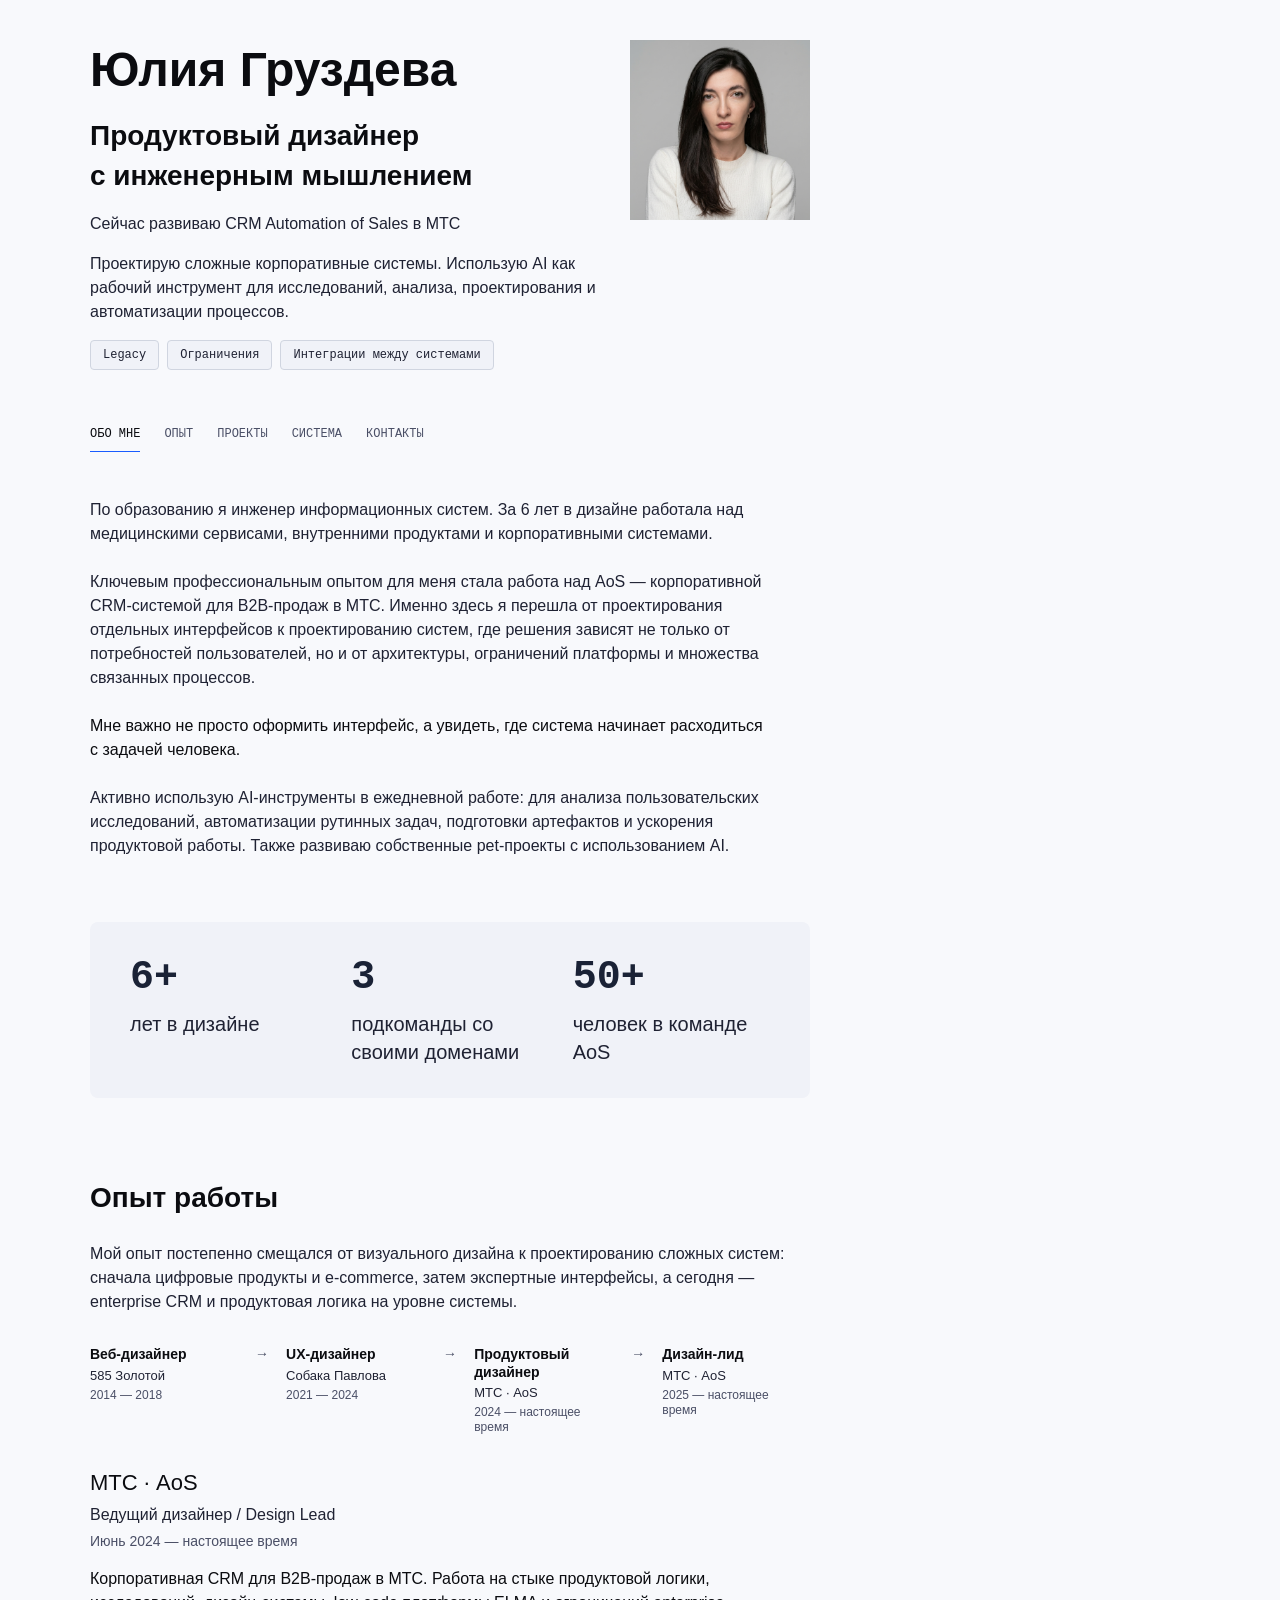
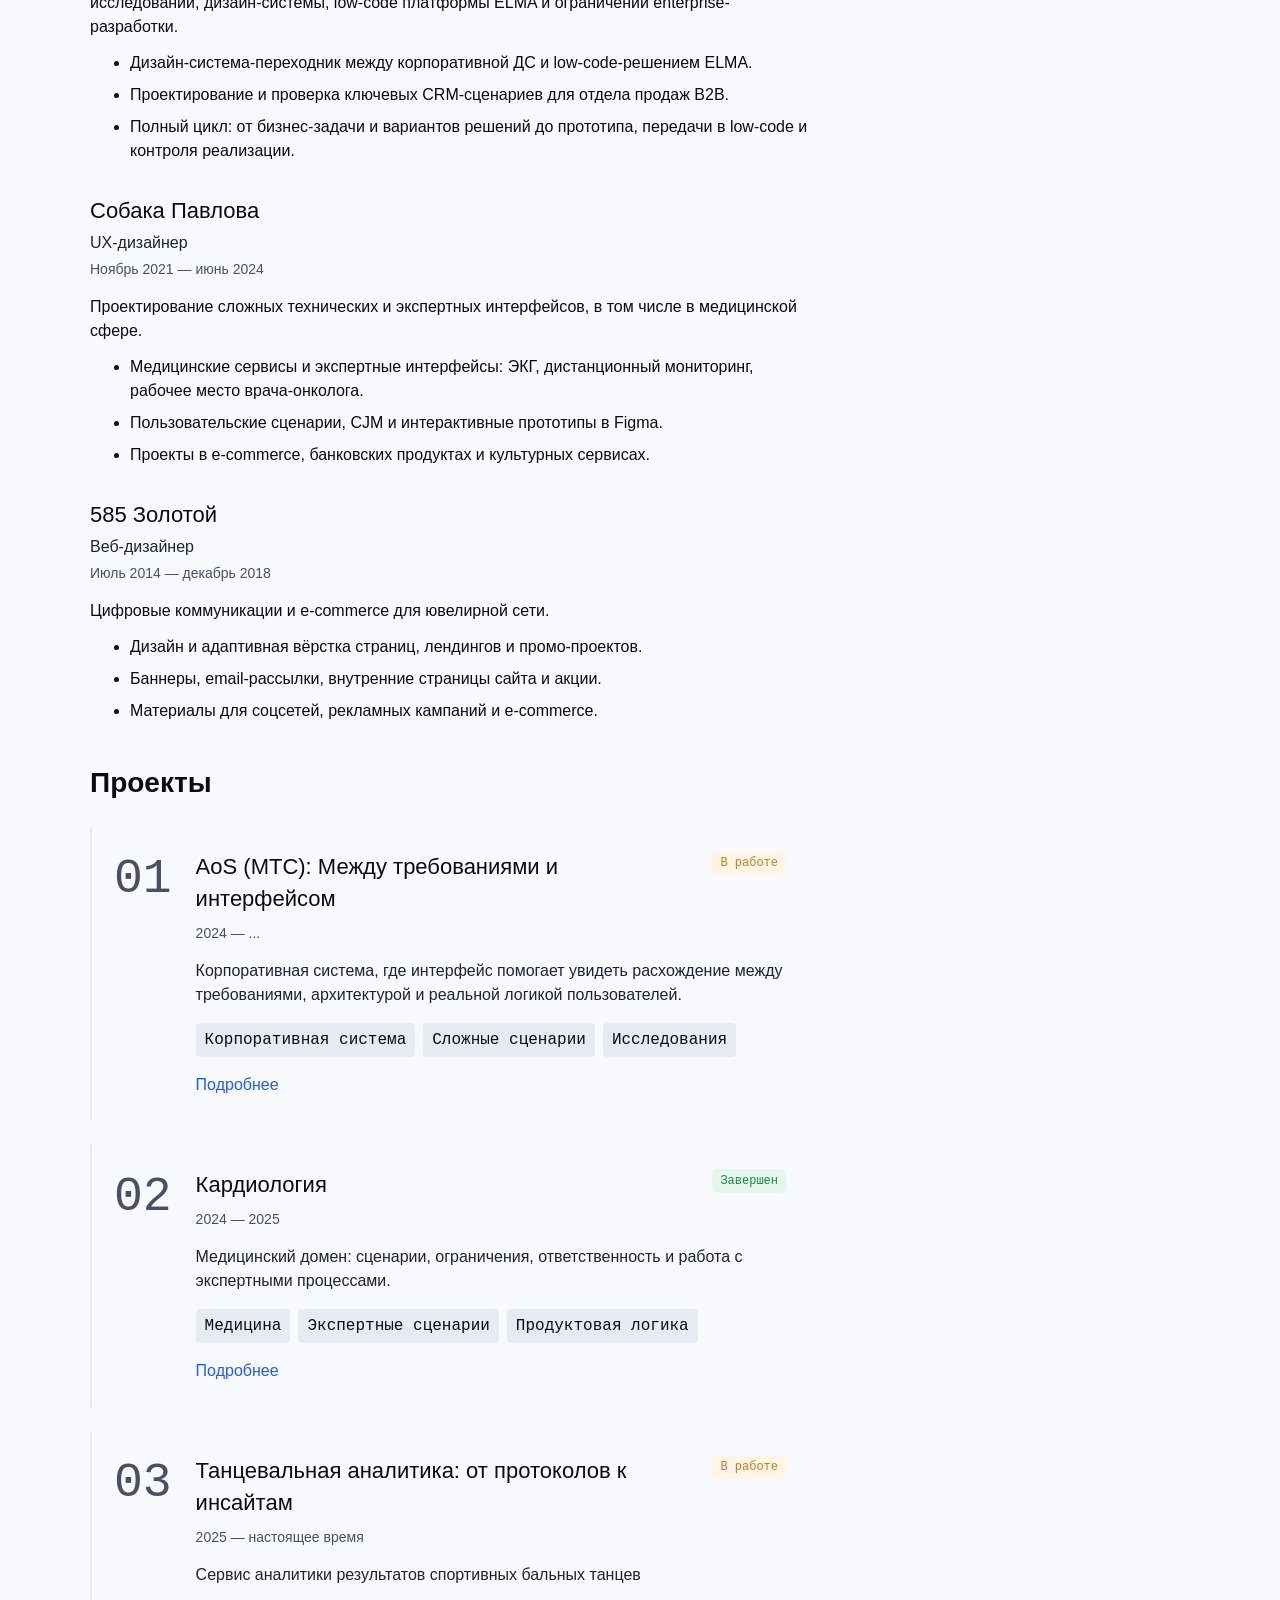
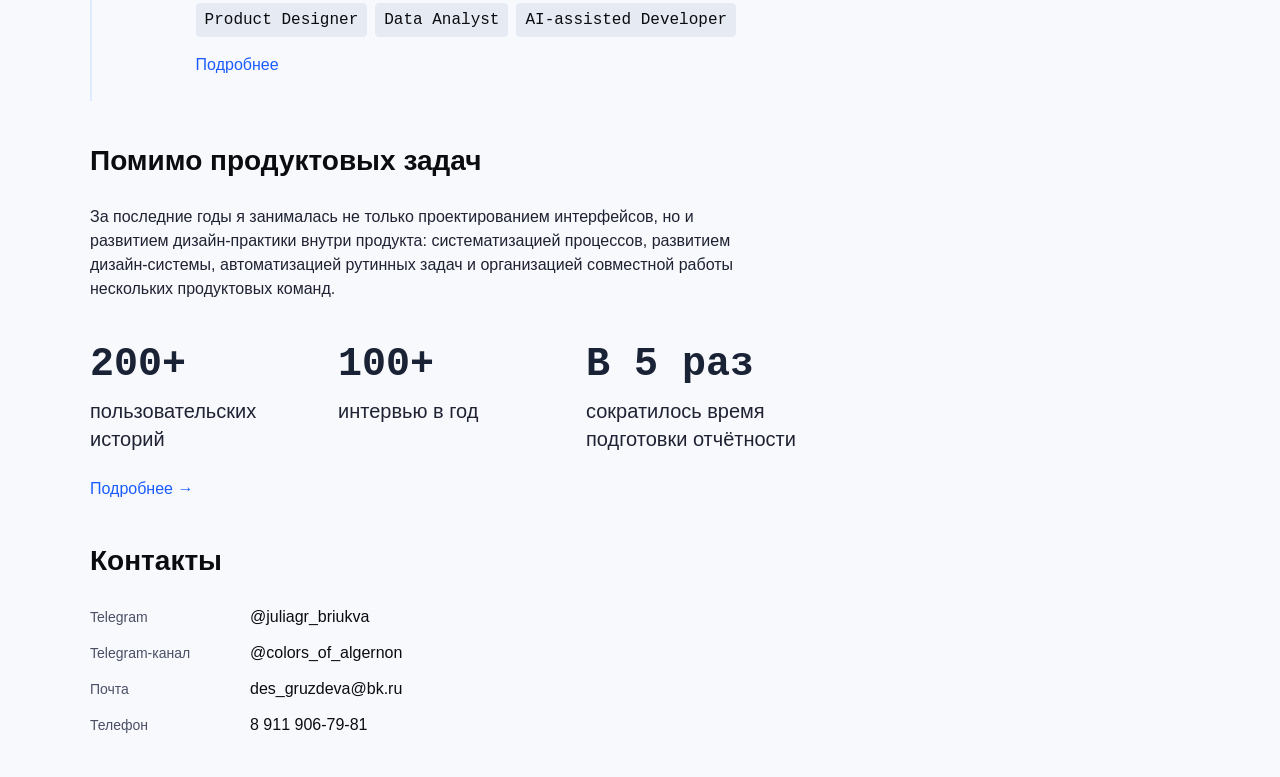
==== commit c86a7321: "Update portfolio content" ====
--- a/index.html
+++ b/index.html
@@ -5,6 +5,19 @@
     <meta name="viewport" content="width=device-width, initial-scale=1.0" />
     <title>Юлия Груздева — портфолио</title>
     <link rel="stylesheet" href="./styles.css" />
+    <!-- Yandex.Metrika counter -->
+    <script type="text/javascript">
+        (function(m,e,t,r,i,k,a){
+            m[i]=m[i]||function(){(m[i].a=m[i].a||[]).push(arguments)};
+            m[i].l=1*new Date();
+            for (var j = 0; j < document.scripts.length; j++) {if (document.scripts[j].src === r) { return; }}
+            k=e.createElement(t),a=e.getElementsByTagName(t)[0],k.async=1,k.src=r,a.parentNode.insertBefore(k,a)
+        })(window, document,'script','https://mc.yandex.ru/metrika/tag.js?id=110092596', 'ym');
+
+        ym(110092596, 'init', {ssr:true, webvisor:true, clickmap:true, ecommerce:"dataLayer", referrer: document.referrer, url: location.href, accurateTrackBounce:true, trackLinks:true});
+    </script>
+    <noscript><div><img src="https://mc.yandex.ru/watch/110092596" style="position:absolute; left:-9999px;" alt="" /></div></noscript>
+    <!-- /Yandex.Metrika counter -->
   </head>
   <body>
     <main class="desktop">
@@ -12,6 +25,7 @@
         <div class="hero__text">
           <h1 class="display">Юлия Груздева</h1>
           <p class="h2">Продуктовый дизайнер <br> с инженерным мышлением</p>
+          <p class="body">Сейчас развиваю CRM Automation of Sales в МТС</p>
           <p class="body hero__lead">
             Проектирую сложные корпоративные системы. Использую AI как рабочий инструмент для исследований, анализа, проектирования и автоматизации процессов.
           </p>
@@ -50,6 +64,10 @@
 
         <p class="body-strong">
           Мне важно не просто оформить интерфейс, а увидеть, где система начинает расходиться с задачей человека.
+        </p>
+
+        <p class="body">
+          Активно использую AI-инструменты в ежедневной работе: для анализа пользовательских исследований, автоматизации рутинных задач, подготовки артефактов и ускорения продуктовой работы. Также развиваю собственные pet-проекты с использованием AI.
         </p>
 
         <dl class="metrics metrics--highlight">
@@ -164,7 +182,7 @@
             <div class="project-card__trigger">
               <div class="project-card__header">
                 <div class="project-card__title-group">
-                  <h3 class="h3">AoS: Между требованиями и интерфейсом</h3>
+                  <h3 class="h3">AoS (МТС): Между требованиями и интерфейсом</h3>
                   <span class="caption project-card__meta">2024 — ...</span>
                 </div>
                 <span class="badge ag-small-code badge--in-progress project-card__status">В работе</span>
@@ -232,23 +250,23 @@
       <section class="section section--narrow system-teaser" id="system">
         <h2 class="h2">Помимо продуктовых задач</h2>
         <p class="body">
-          За последние годы я занималась не только проектированием интерфейсов, но и развитием дизайн-практики внутри продукта: автоматизацией процессов, организацией дизайн-пространства, развитием команды и снижением технического долга.
+          За последние годы я занималась не только проектированием интерфейсов, но и развитием дизайн-практики внутри продукта: систематизацией процессов, развитием дизайн-системы, автоматизацией рутинных задач и организацией совместной работы нескольких продуктовых команд.
         </p>
 
         <dl class="metrics system-teaser__metrics">
-          <div>
-            <dt class="metric-number">+20 </dt>
-            <dd class="metric-label">человек рост команды</dd>
-          </div>
-
-          <div>
-            <dt class="metric-number">В 5 раз</dt>
-            <dd class="metric-label">ускорилась подготовка отчётности</dd>
-          </div>
-
           <div>
             <dt class="metric-number">200+</dt>
             <dd class="metric-label">пользовательских историй</dd>
+          </div>
+
+          <div>
+            <dt class="metric-number">100+</dt>
+            <dd class="metric-label">интервью в год</dd>
+          </div>
+
+          <div>
+            <dt class="metric-number">В 5 раз</dt>
+            <dd class="metric-label">сократилось время подготовки отчётности</dd>
           </div>
         </dl>
 
--- a/styles.css
+++ b/styles.css
@@ -1241,6 +1241,7 @@
 
   .system-item__metric {
     flex-basis: auto;
+    gap: var(--space-4);
     width: 100%;
   }
 
@@ -1339,12 +1340,13 @@
 
   .metrics,
   .metrics--inline {
-    gap: var(--space-16);
+    gap: var(--space-24);
     white-space: normal;
   }
 
   .metrics div,
   .metrics--inline div {
+    gap: var(--space-4);
     min-width: 0;
     width: 100%;
   }
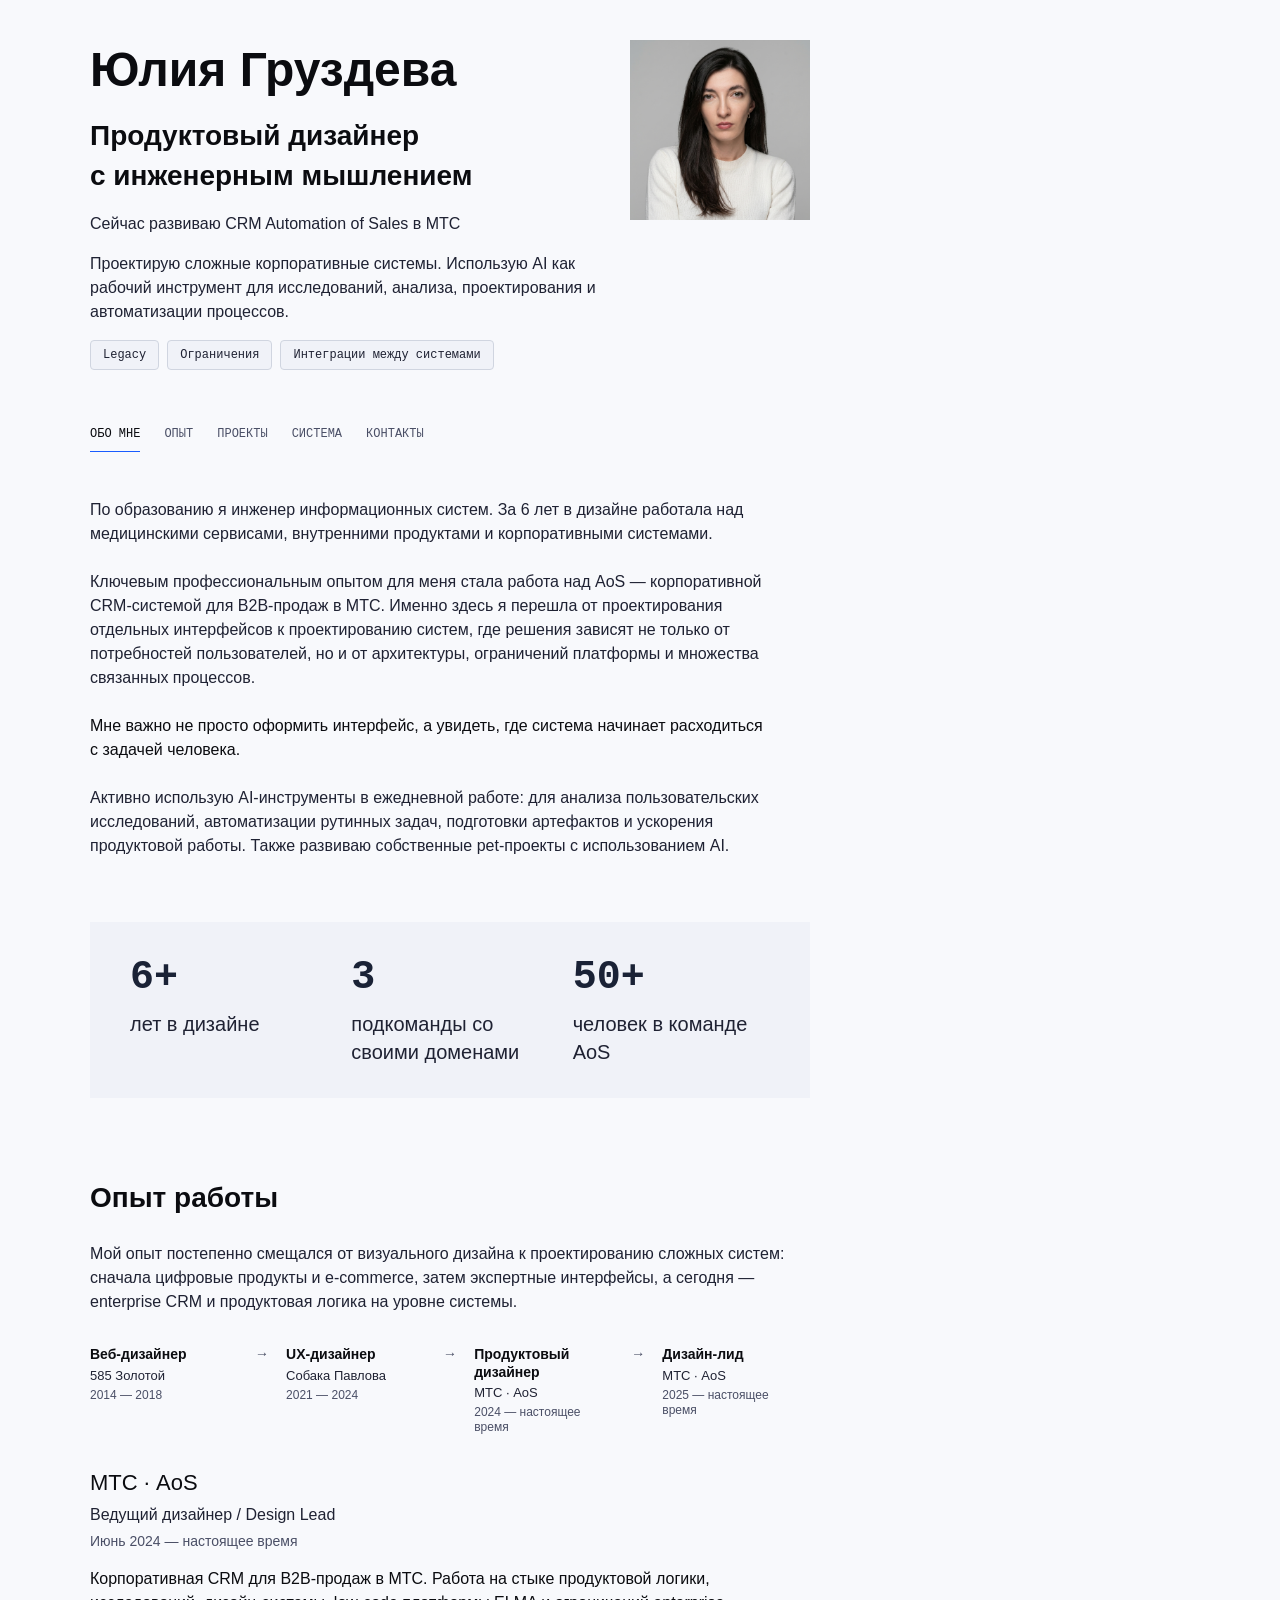
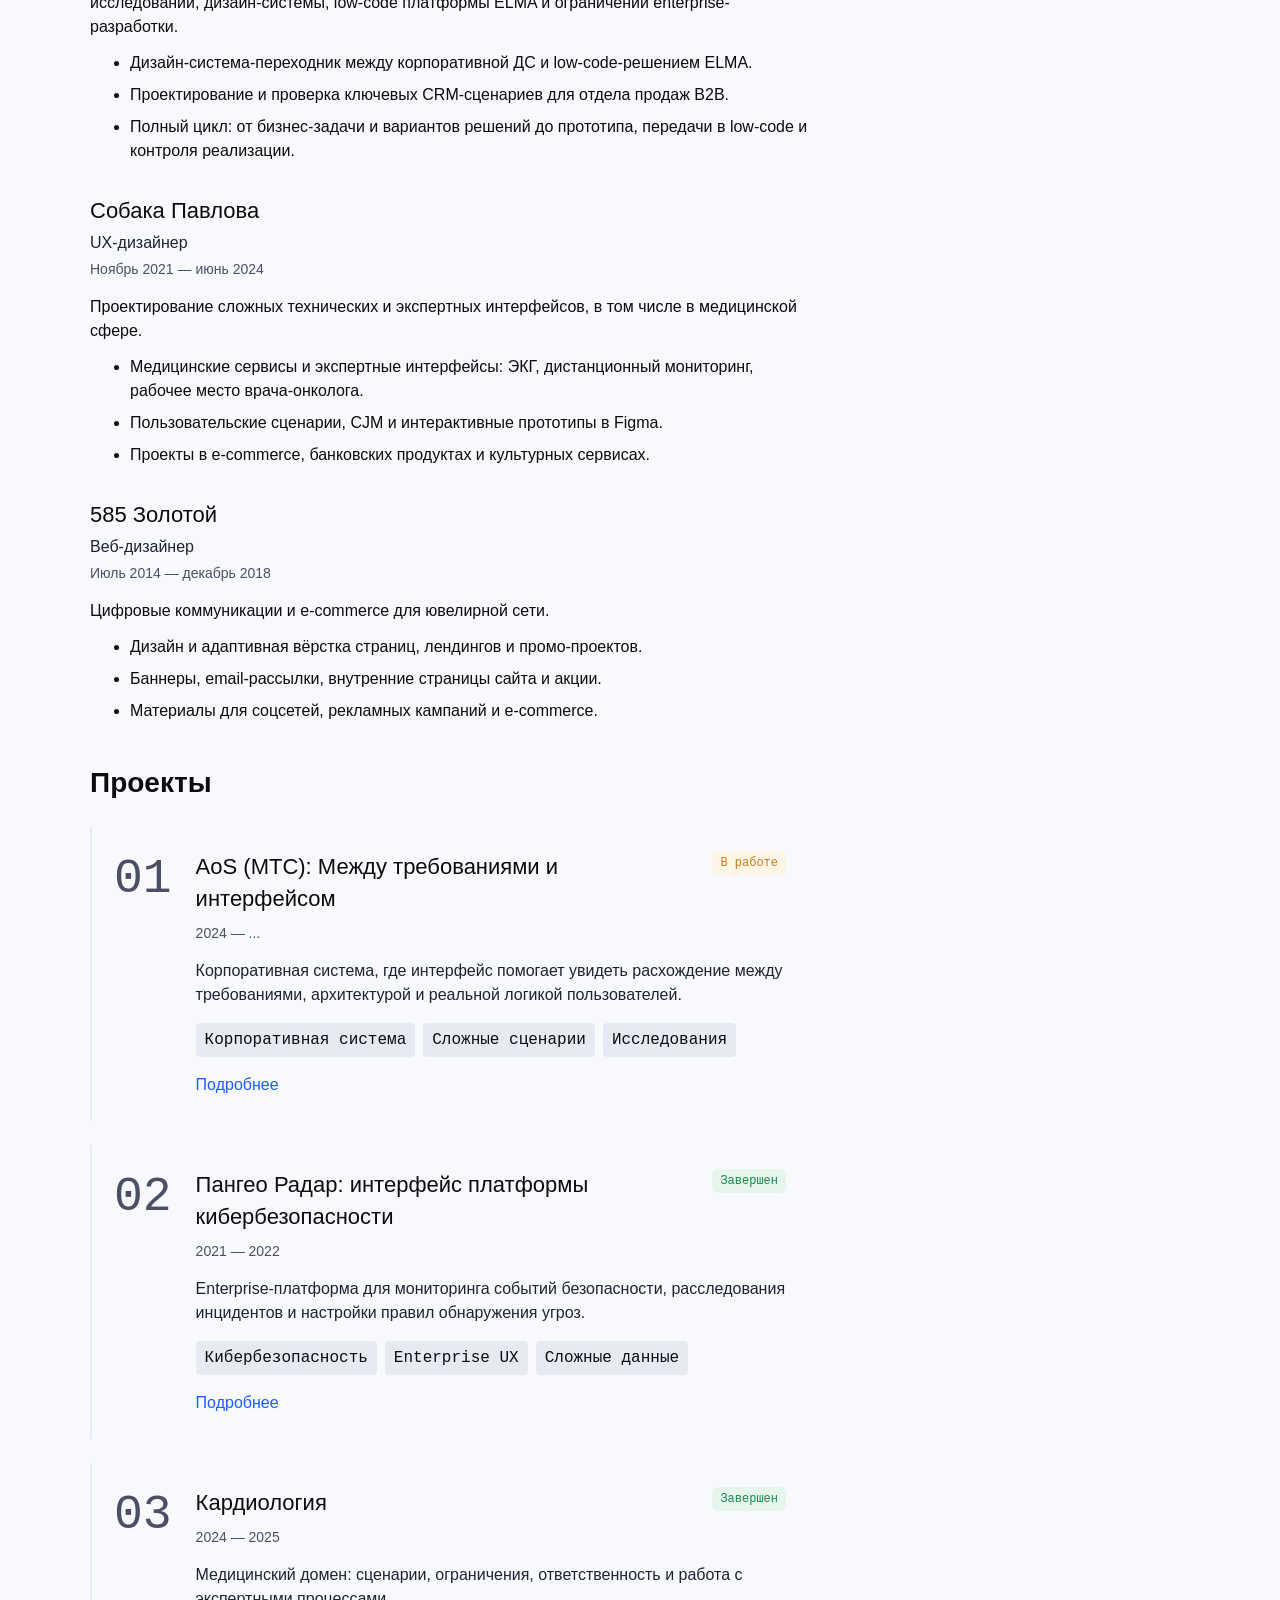
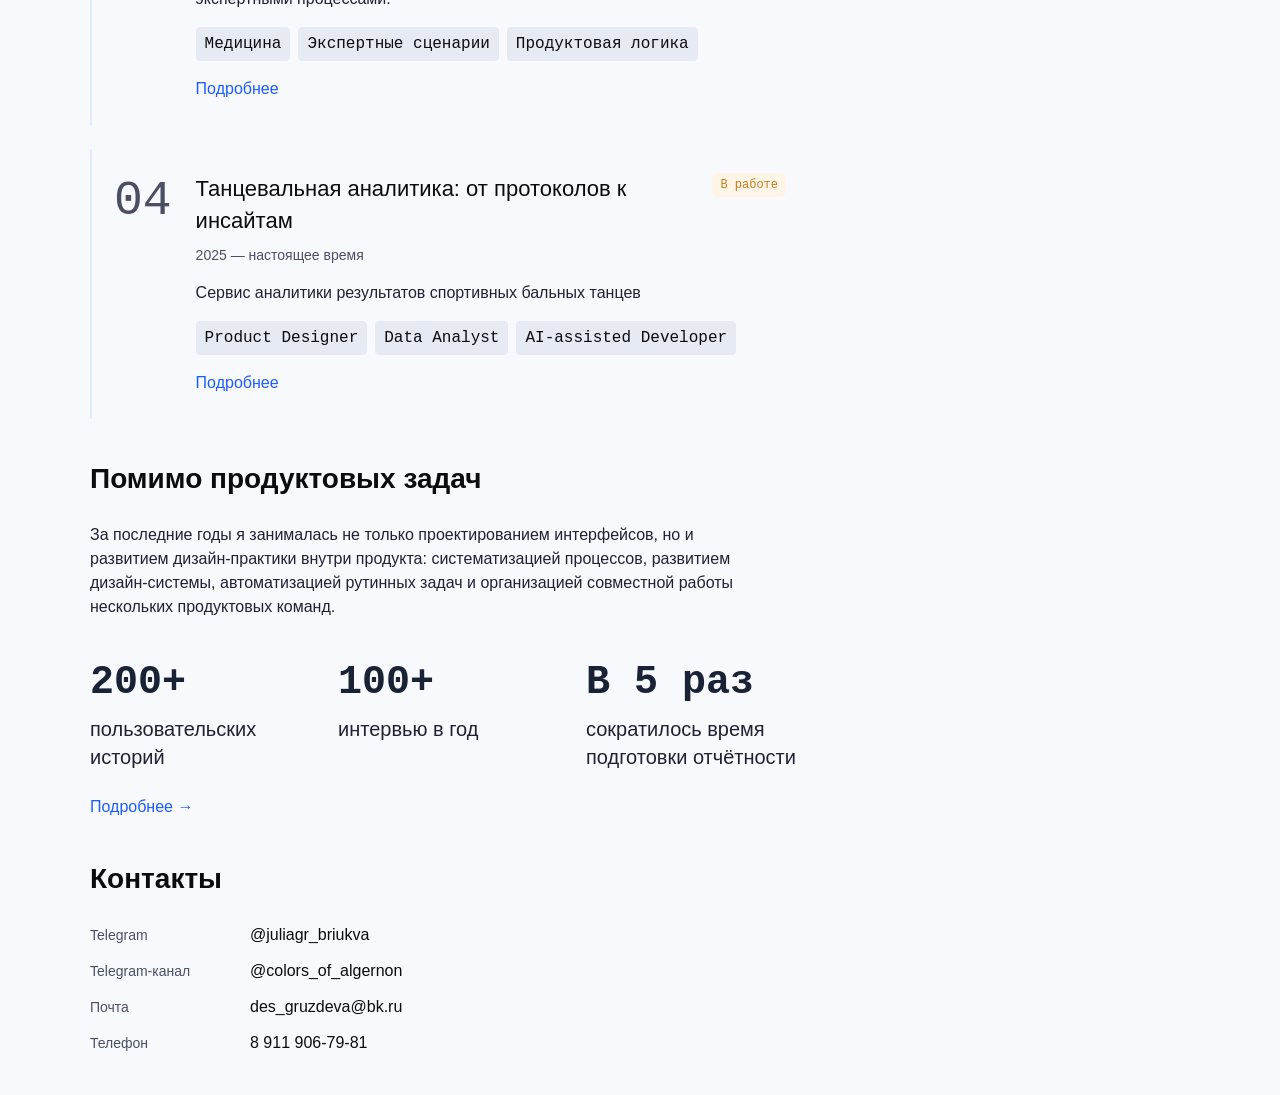
==== commit 982df7d4: "chore: stabilize current portfolio state" ====
--- a/index.html
+++ b/index.html
@@ -200,8 +200,30 @@
             </div>
           </div>
 
+          <div class="project-card" id="pangeo">
+            <span class="project-card__number ag-small-code">02</span>
+            <div class="project-card__trigger">
+              <div class="project-card__header">
+                <div class="project-card__title-group">
+                  <h3 class="h3">Пангео Радар: интерфейс платформы кибербезопасности</h3>
+                  <span class="caption project-card__meta">2021 — 2022</span>
+                </div>
+                <span class="badge ag-small-code badge--done project-card__status">Завершен</span>
+              </div>
+              <span class="body">
+                Enterprise-платформа для мониторинга событий безопасности, расследования инцидентов и настройки правил обнаружения угроз.
+              </span>
+              <span class="tags" aria-label="Теги проекта Пангео Радар">
+                <span class="tag tag--small tag--surface ag-small-code">Кибербезопасность</span>
+                <span class="tag tag--small tag--surface ag-small-code">Enterprise UX</span>
+                <span class="tag tag--small tag--surface ag-small-code">Сложные данные</span>
+              </span>
+              <a class="project-card__link body-strong" href="pangeo.html" target="_blank" rel="noopener">Подробнее</a>
+            </div>
+          </div>
+
           <div class="project-card" id="cardiology">
-            <span class="project-card__number ag-small-code">02</span>
+            <span class="project-card__number ag-small-code">03</span>
             <div class="project-card__trigger">
               <div class="project-card__header">
                 <div class="project-card__title-group">
@@ -224,7 +246,7 @@
           </div>
 
           <div class="project-card" id="dance-analytics">
-            <span class="project-card__number ag-small-code">03</span>
+            <span class="project-card__number ag-small-code">04</span>
             <div class="project-card__trigger">
               <div class="project-card__header">
                 <div class="project-card__title-group">
--- a/styles.css
+++ b/styles.css
@@ -244,7 +244,7 @@
 .metrics--highlight {
   padding: var(--space-32) var(--space-40);
   background: var(--background-secondary);
-  border-radius: var(--ag-radius-8);
+  
   margin: var(--space-40) 0;
 }
 
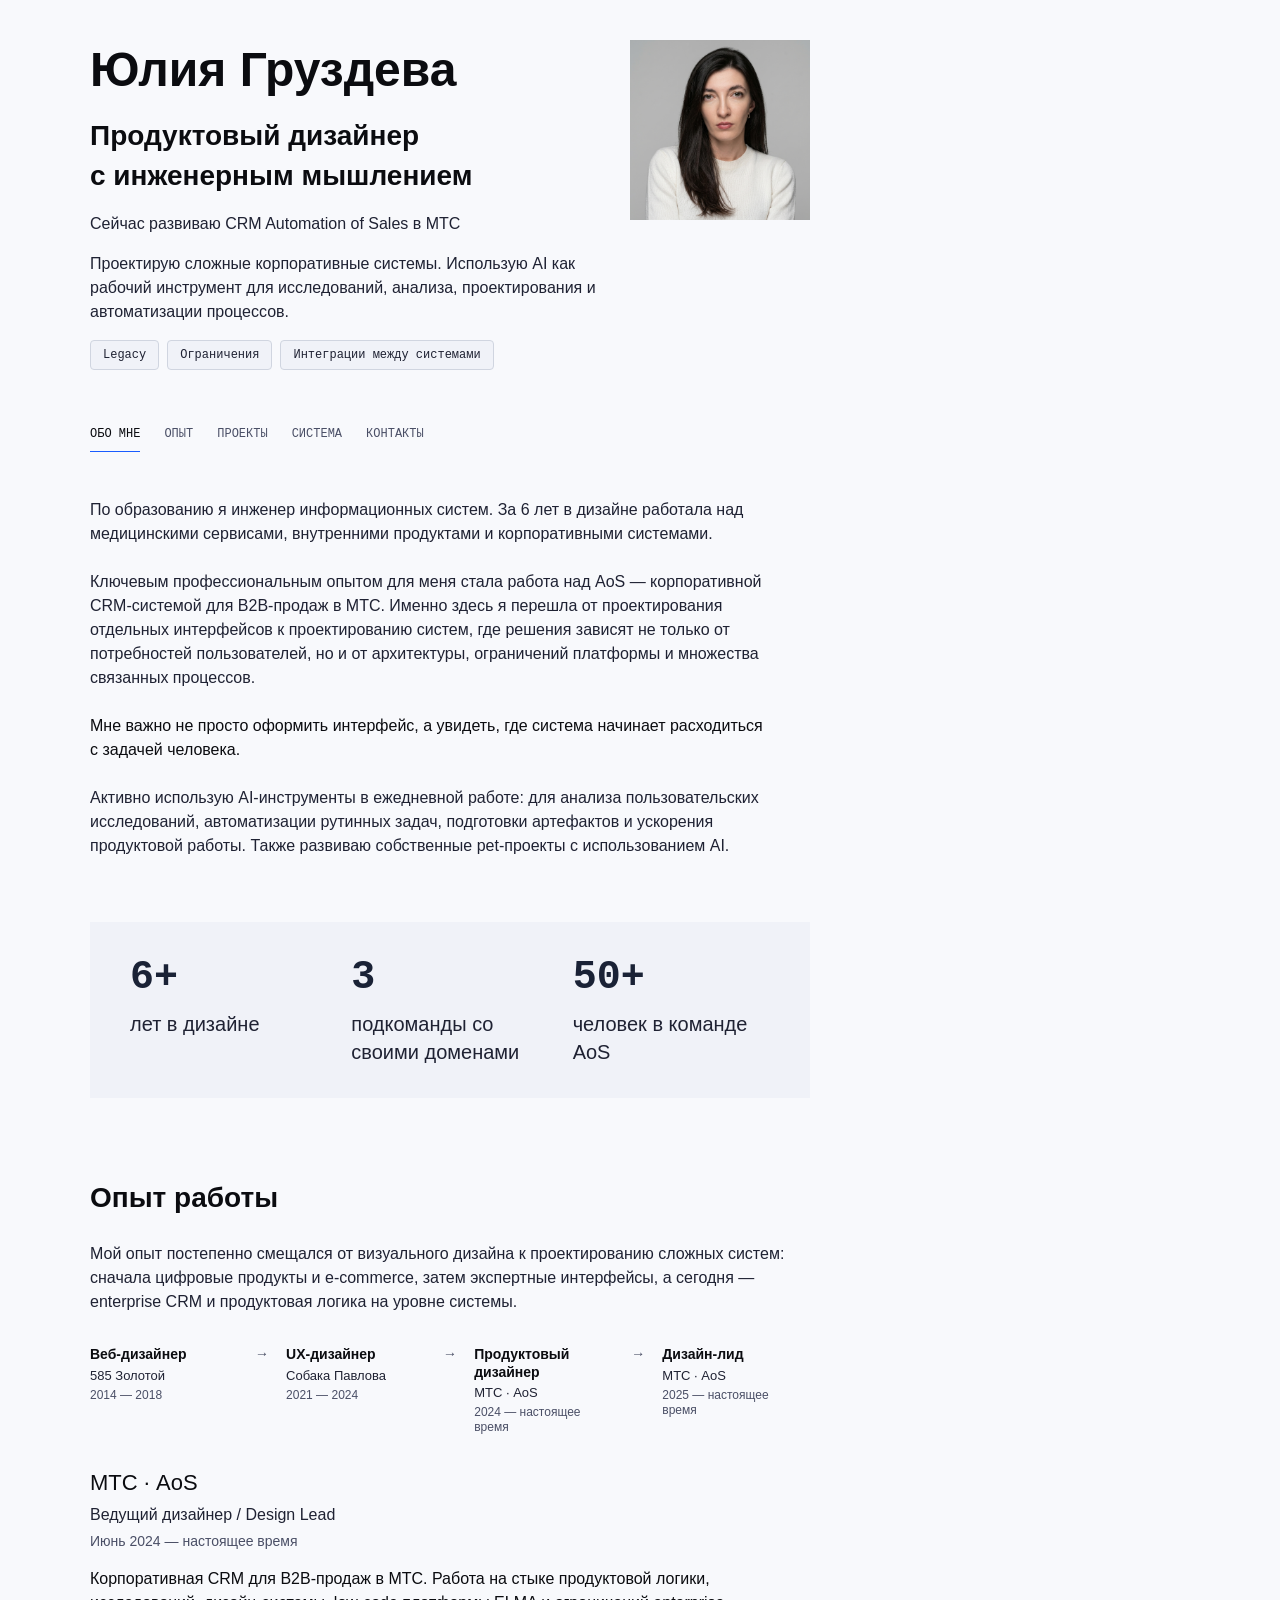
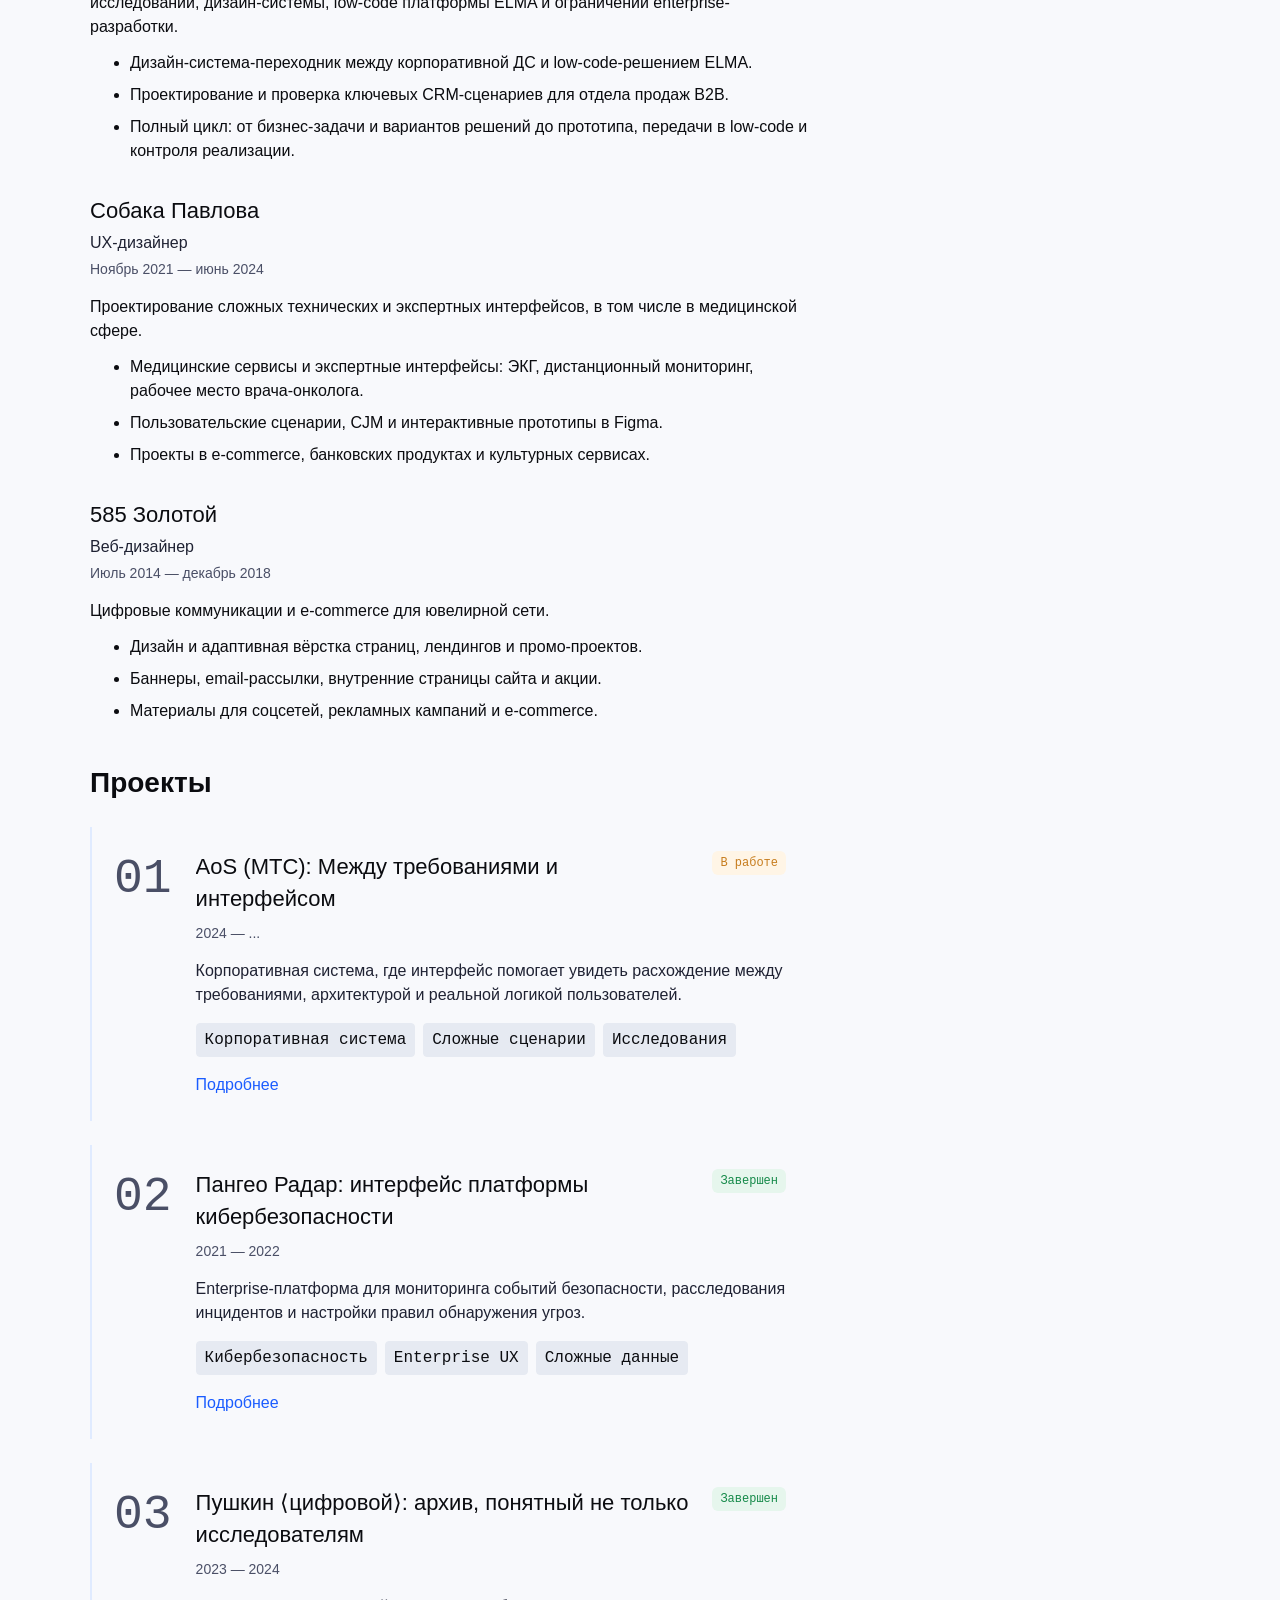
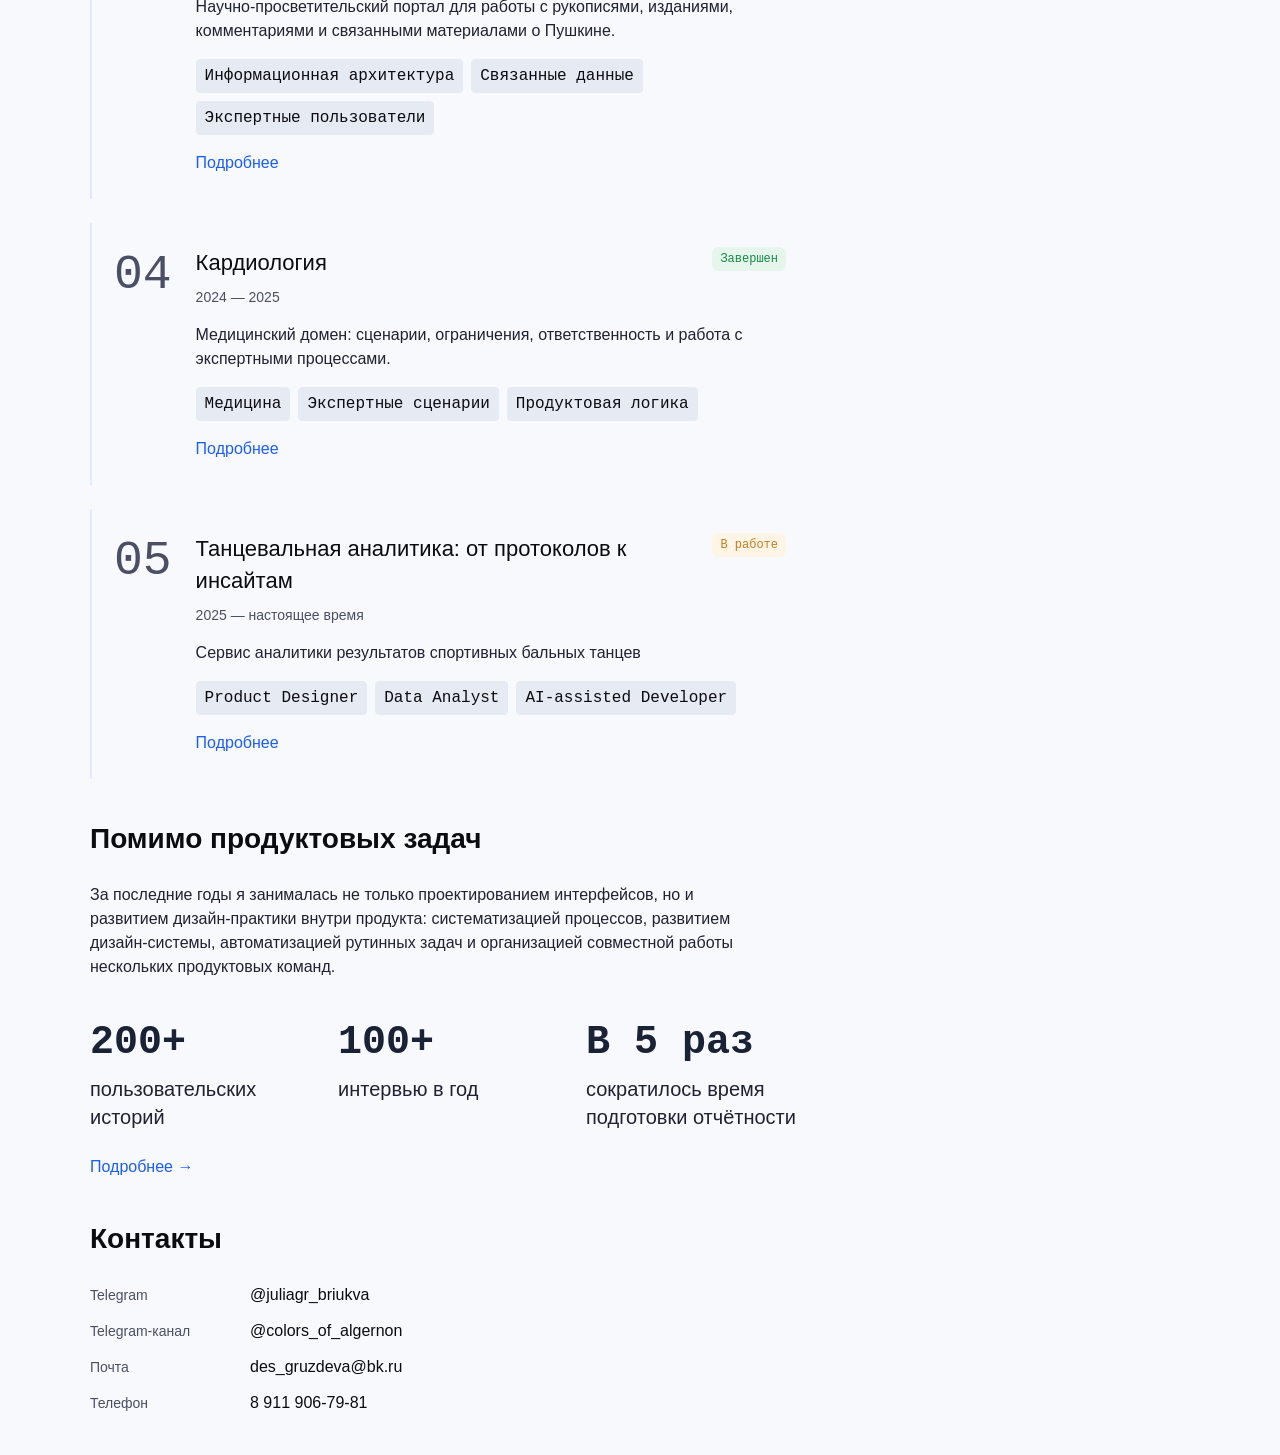
==== commit 4535e17e: "feat: add Pushkin case updates and award assets" ====
--- a/index.html
+++ b/index.html
@@ -222,8 +222,30 @@
             </div>
           </div>
 
+          <div class="project-card" id="pushkin">
+            <span class="project-card__number ag-small-code">03</span>
+            <div class="project-card__trigger">
+              <div class="project-card__header">
+                <div class="project-card__title-group">
+                  <h3 class="h3">Пушкин ⟨цифровой⟩: архив, понятный не только исследователям</h3>
+                  <span class="caption project-card__meta">2023 — 2024</span>
+                </div>
+                <span class="badge ag-small-code badge--done project-card__status">Завершен</span>
+              </div>
+              <span class="body">
+                Научно-просветительский портал для работы с рукописями, изданиями, комментариями и связанными материалами о Пушкине.
+              </span>
+              <span class="tags" aria-label="Теги проекта Пушкин цифровой">
+                <span class="tag tag--small tag--surface ag-small-code">Информационная архитектура</span>
+                <span class="tag tag--small tag--surface ag-small-code">Связанные данные</span>
+                <span class="tag tag--small tag--surface ag-small-code">Экспертные пользователи</span>
+              </span>
+              <a class="project-card__link body-strong" href="pushkin.html" target="_blank" rel="noopener">Подробнее</a>
+            </div>
+          </div>
+
           <div class="project-card" id="cardiology">
-            <span class="project-card__number ag-small-code">03</span>
+            <span class="project-card__number ag-small-code">04</span>
             <div class="project-card__trigger">
               <div class="project-card__header">
                 <div class="project-card__title-group">
@@ -246,7 +268,7 @@
           </div>
 
           <div class="project-card" id="dance-analytics">
-            <span class="project-card__number ag-small-code">04</span>
+            <span class="project-card__number ag-small-code">05</span>
             <div class="project-card__trigger">
               <div class="project-card__header">
                 <div class="project-card__title-group">
--- a/styles.css
+++ b/styles.css
@@ -648,6 +648,21 @@
   object-fit: contain;
 }
 
+.award-logos {
+  display: flex;
+  flex-wrap: wrap;
+  gap: var(--space-16);
+  align-items: center;
+  width: 100%;
+}
+
+.award-logos img {
+  display: block;
+  width: 72px;
+  max-width: 100%;
+  height: auto;
+}
+
 .case-meta {
   display: flex;
   flex-direction: column;
@@ -721,15 +736,39 @@
   width: 100%;
 }
 
+.case-block > ul,
+.case-block > ol,
+.section-group ul,
+.section-group ol,
+.content-block ul,
+.content-block ol,
 .section-group > p,
 .content-block,
 .case-figure {
   width: min(680px, 100%);
 }
 
+.case-block > ul,
+.case-block > ol,
 .section-group ul,
-.content-block ul {
+.section-group ol,
+.content-block ul,
+.content-block ol {
   margin: 0;
+  padding-left: var(--space-24);
+}
+
+.case-block li + li,
+.section-group li + li,
+.content-block li + li {
+  margin-top: var(--space-8);
+}
+
+.case-block > p + ul,
+.case-block > p + ol,
+.case-block > ul + p,
+.case-block > ol + p {
+  margin-top: calc(var(--space-16) * -1);
 }
 
 .process-change {
@@ -926,6 +965,7 @@
 
 .result-list__items {
   margin: 0;
+  padding-left: var(--space-24);
 }
 
 .status-figure {
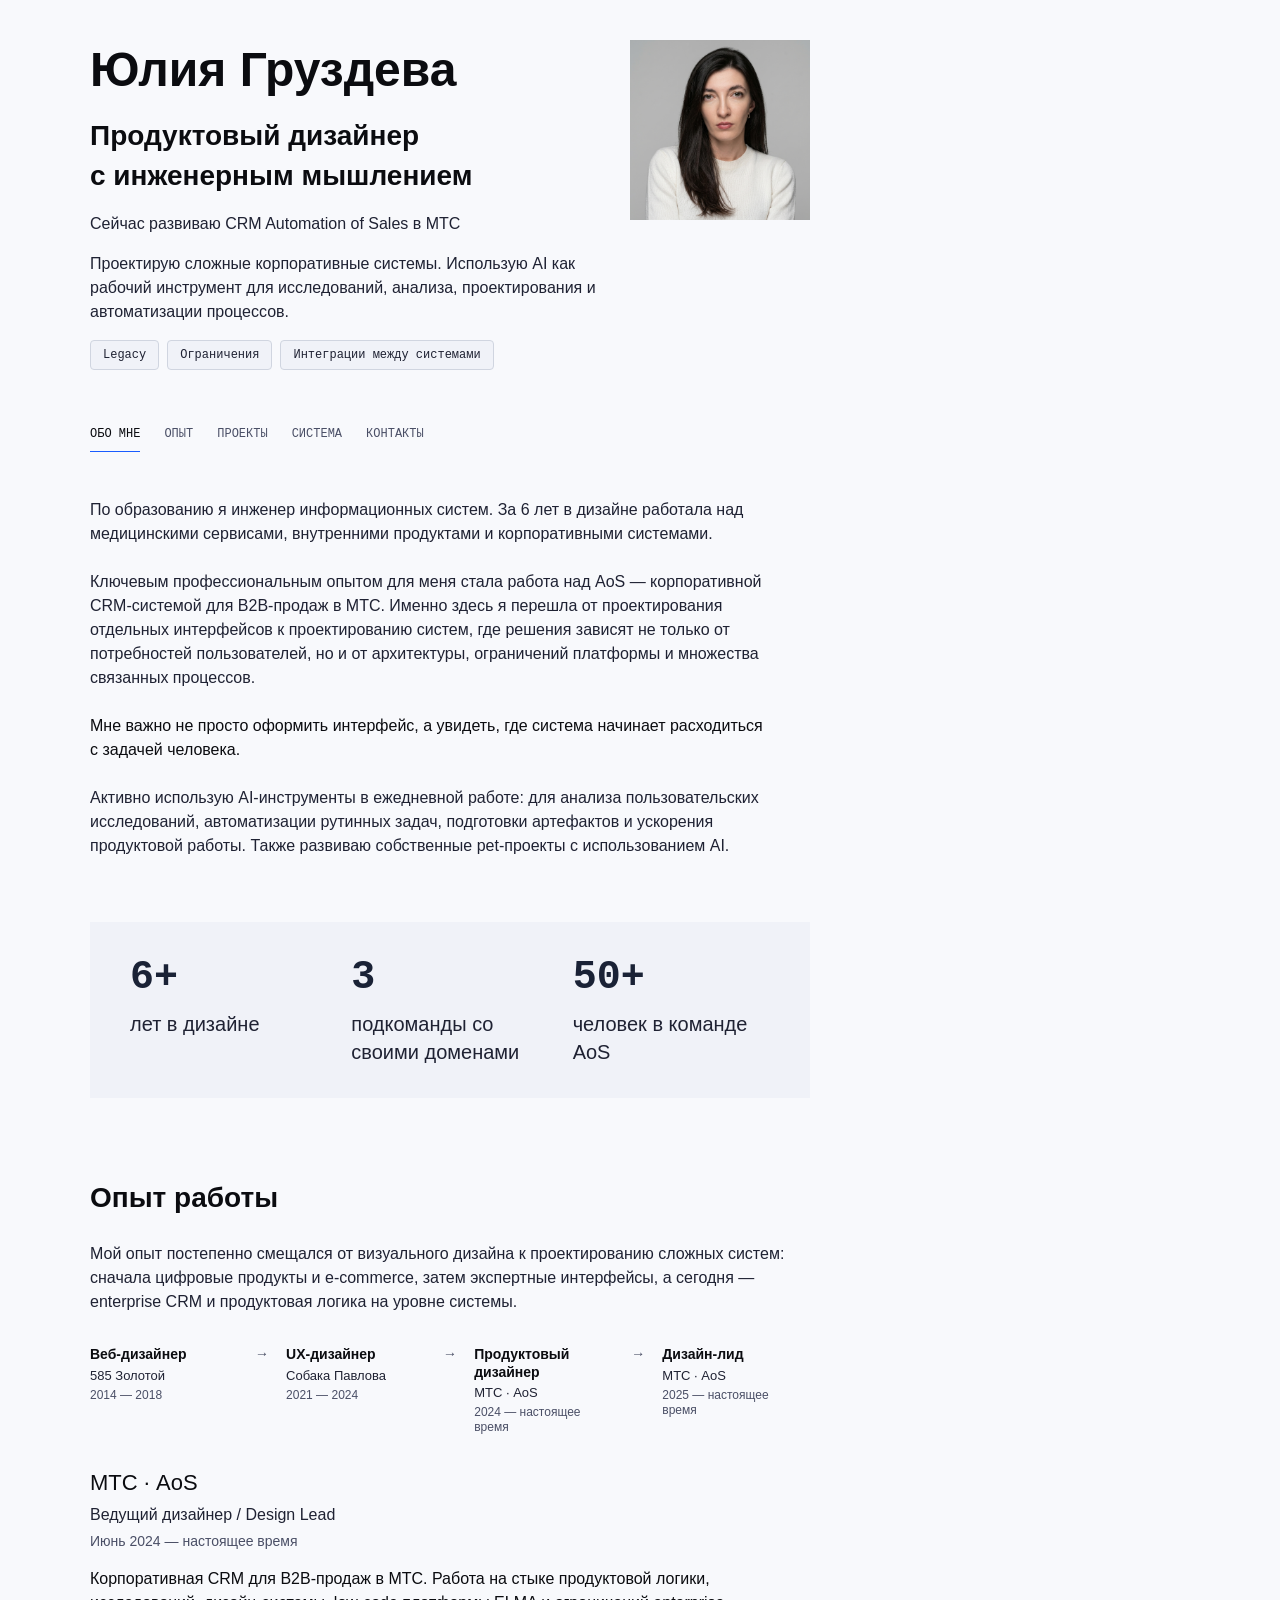
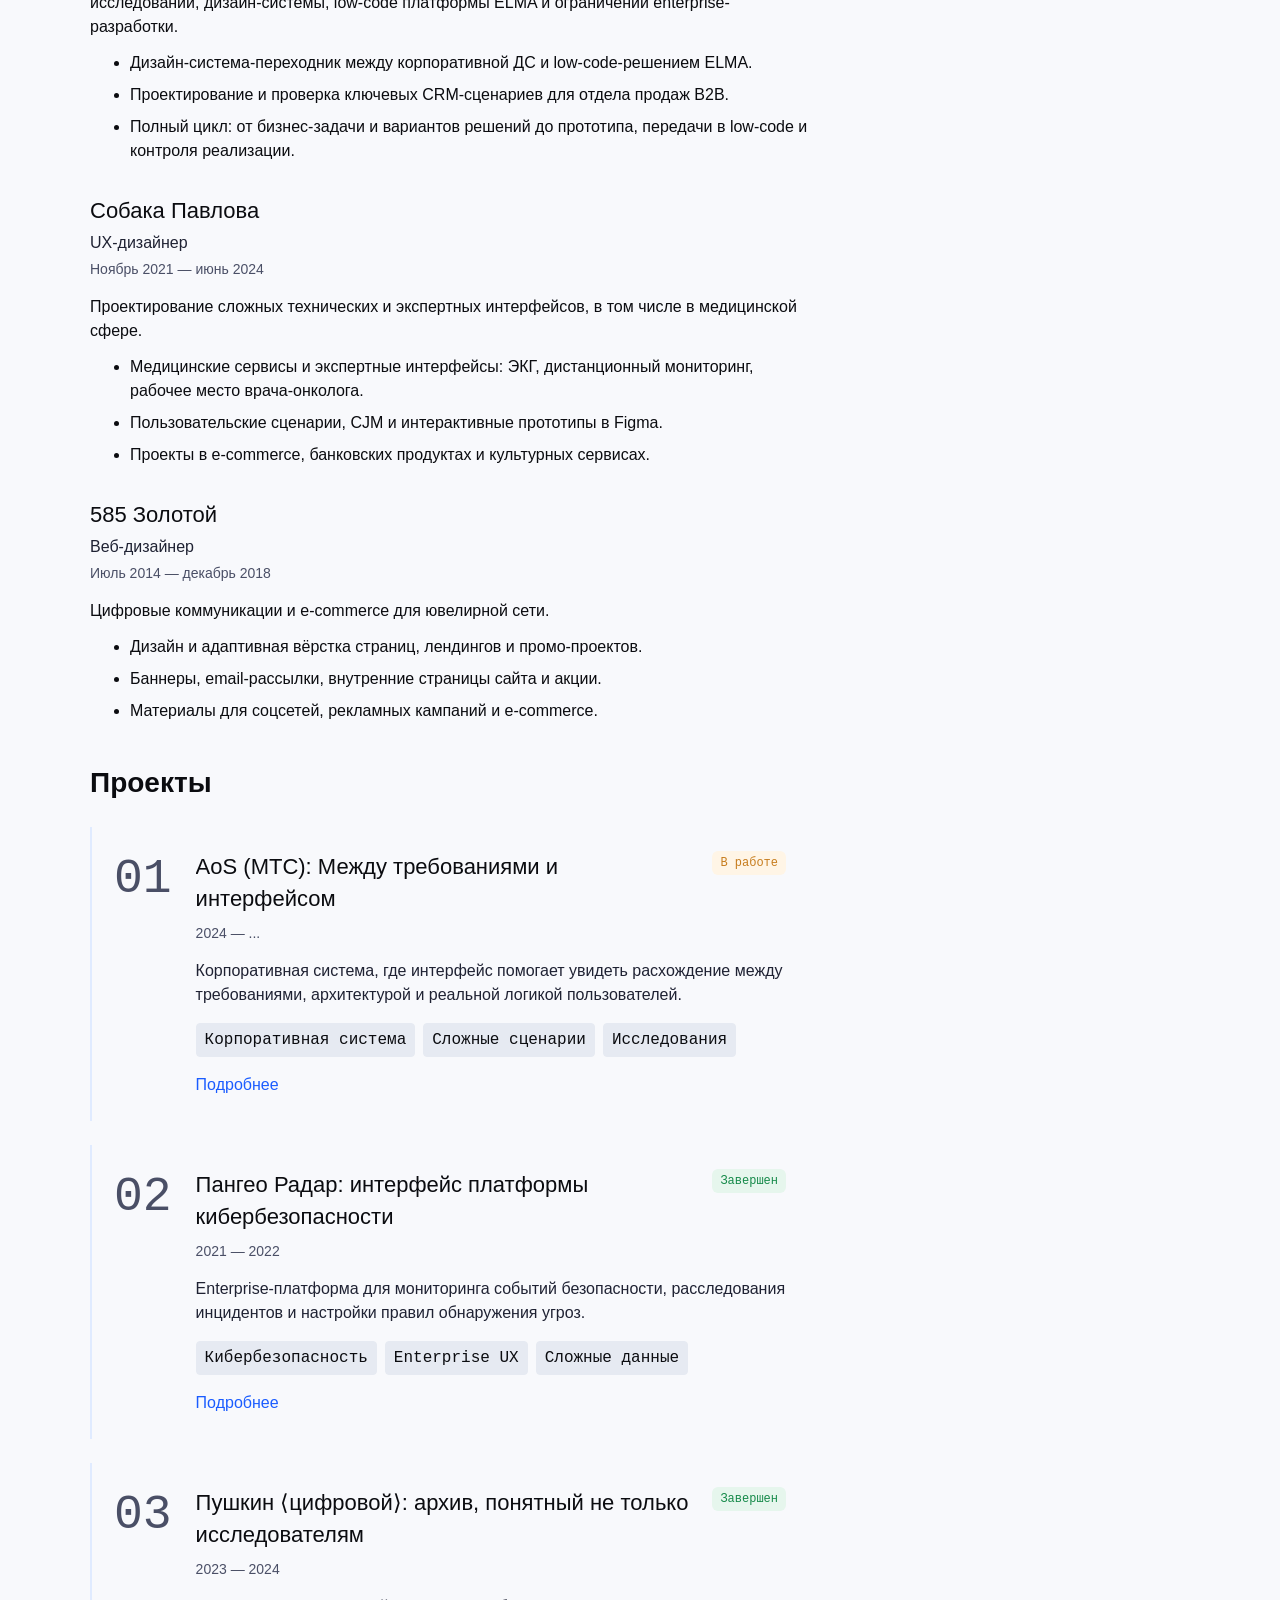
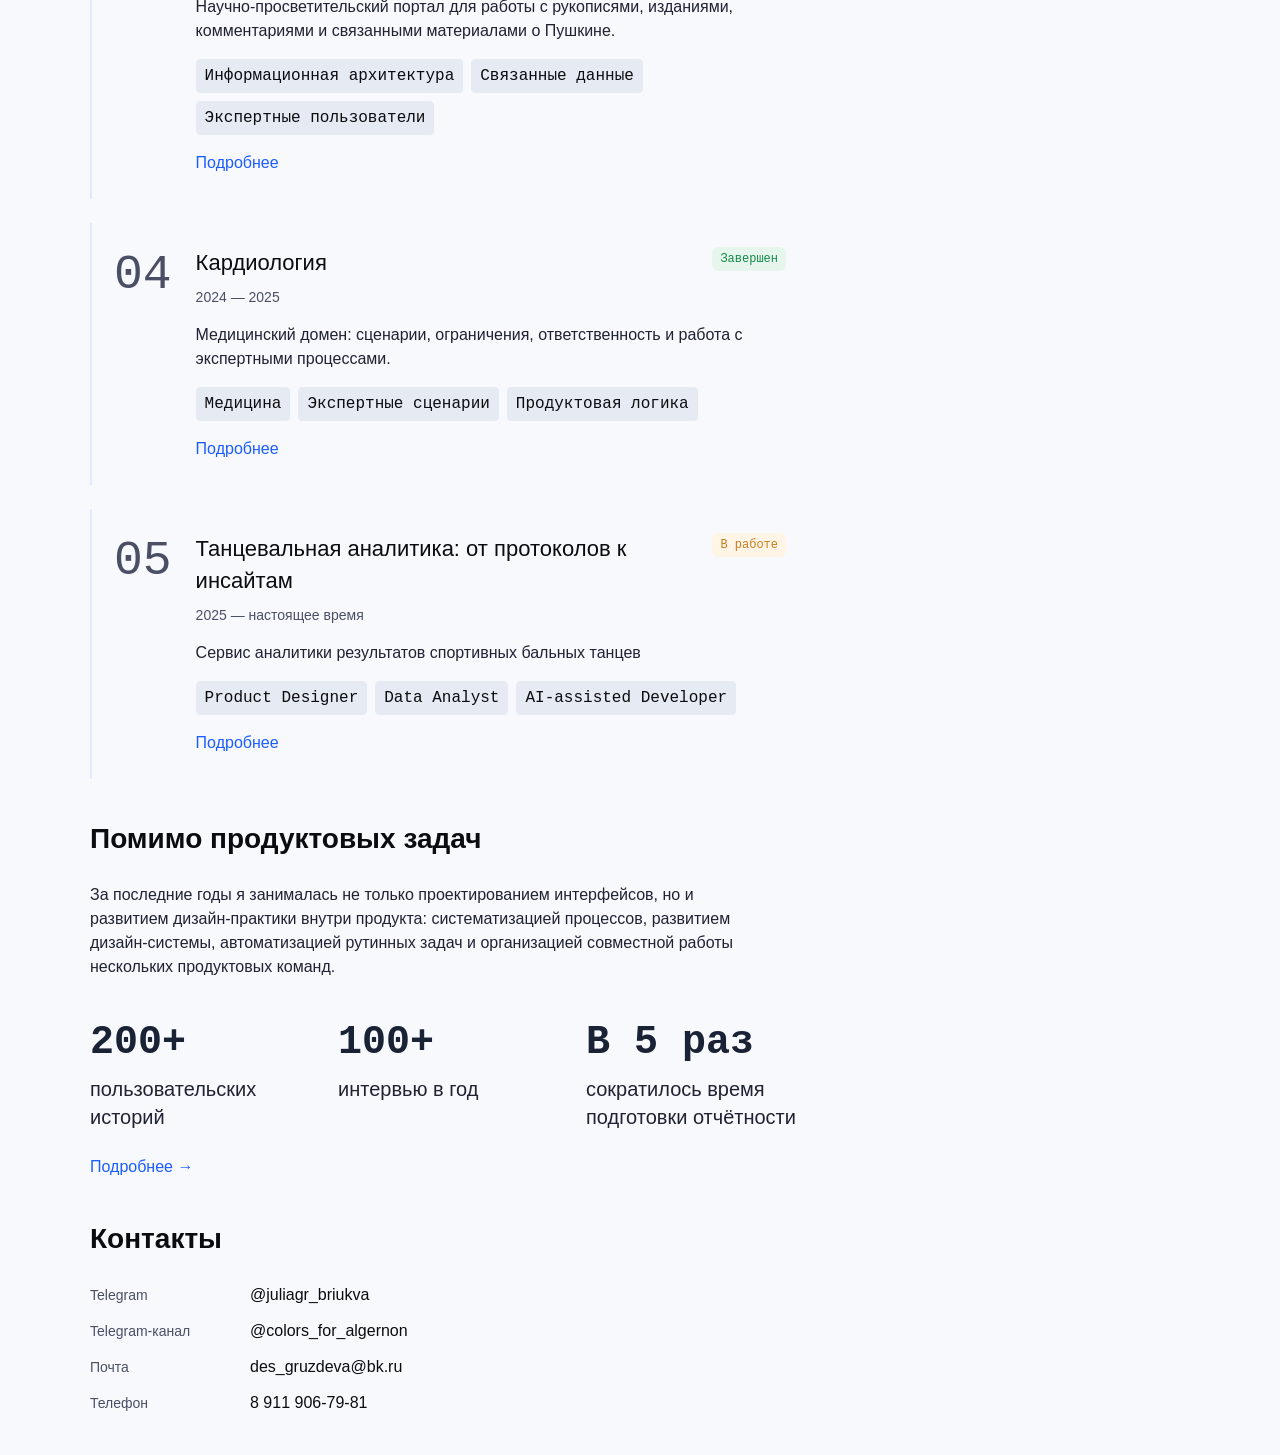
==== commit af1a97c9: "feat: refine homepage content and layout" ====
--- a/index.html
+++ b/index.html
@@ -326,7 +326,7 @@
           </li>
           <li>
             <span class="caption contact-list__label">Telegram-канал</span>
-            <a class="body-strong contact-list__link" href="https://t.me/colors_of_algernon" target="_blank" rel="noopener">@colors_of_algernon</a>
+            <a class="body-strong contact-list__link" href="https://t.me/colors_for_algernon" target="_blank" rel="noopener">@colors_for_algernon</a>
           </li>
           <li>
             <span class="caption contact-list__label">Почта</span>
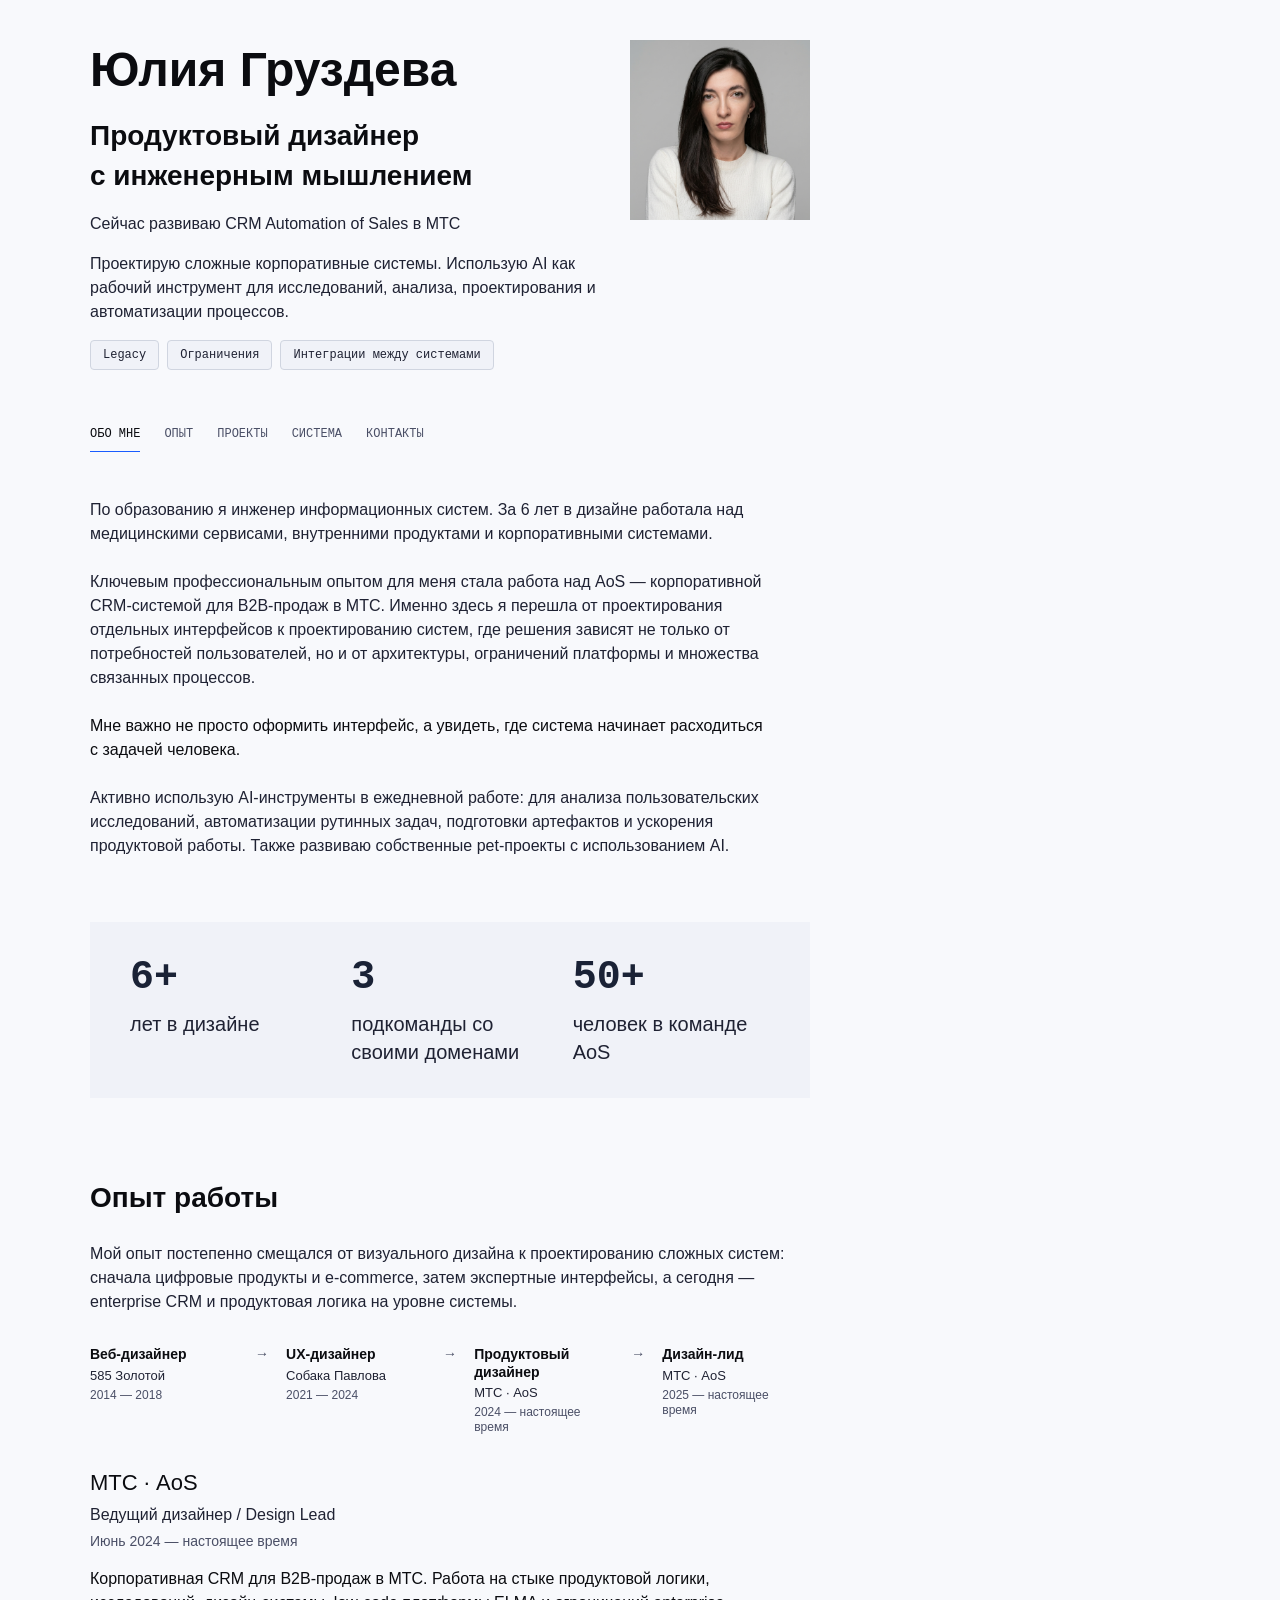
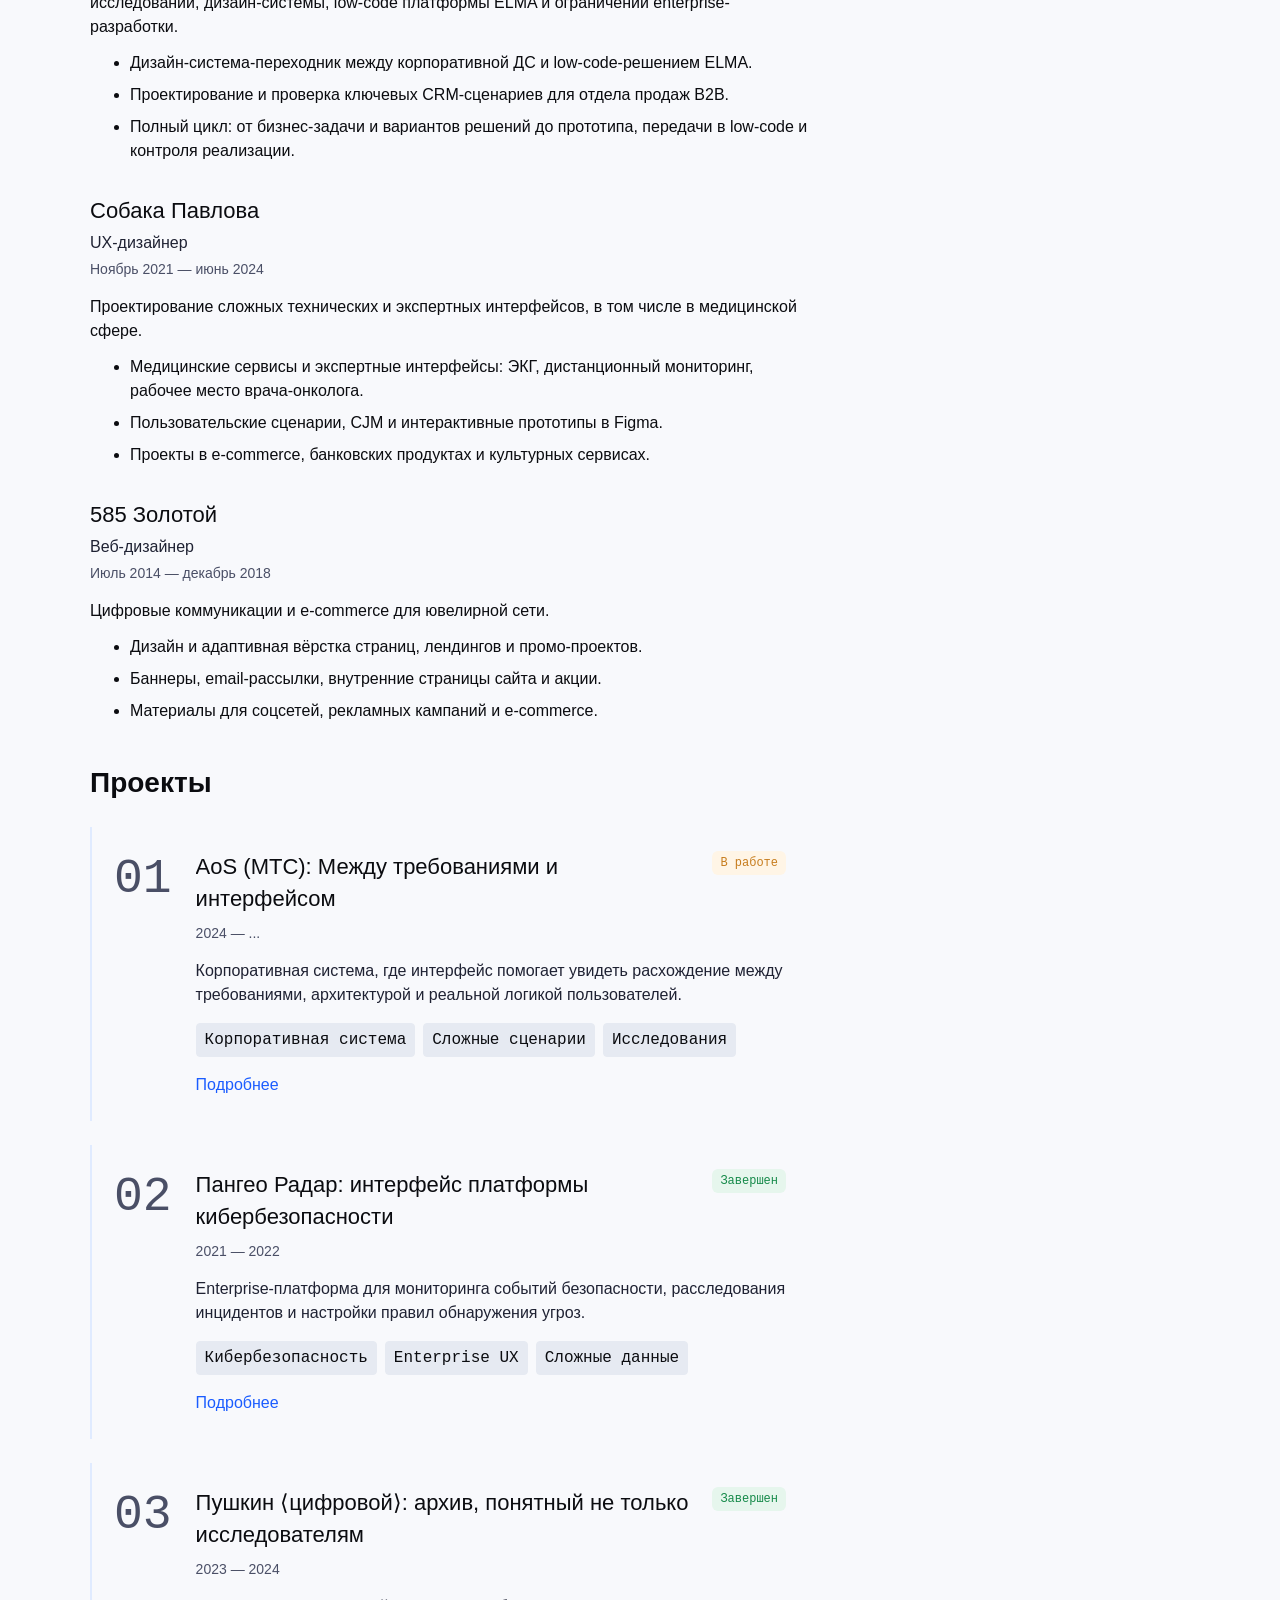
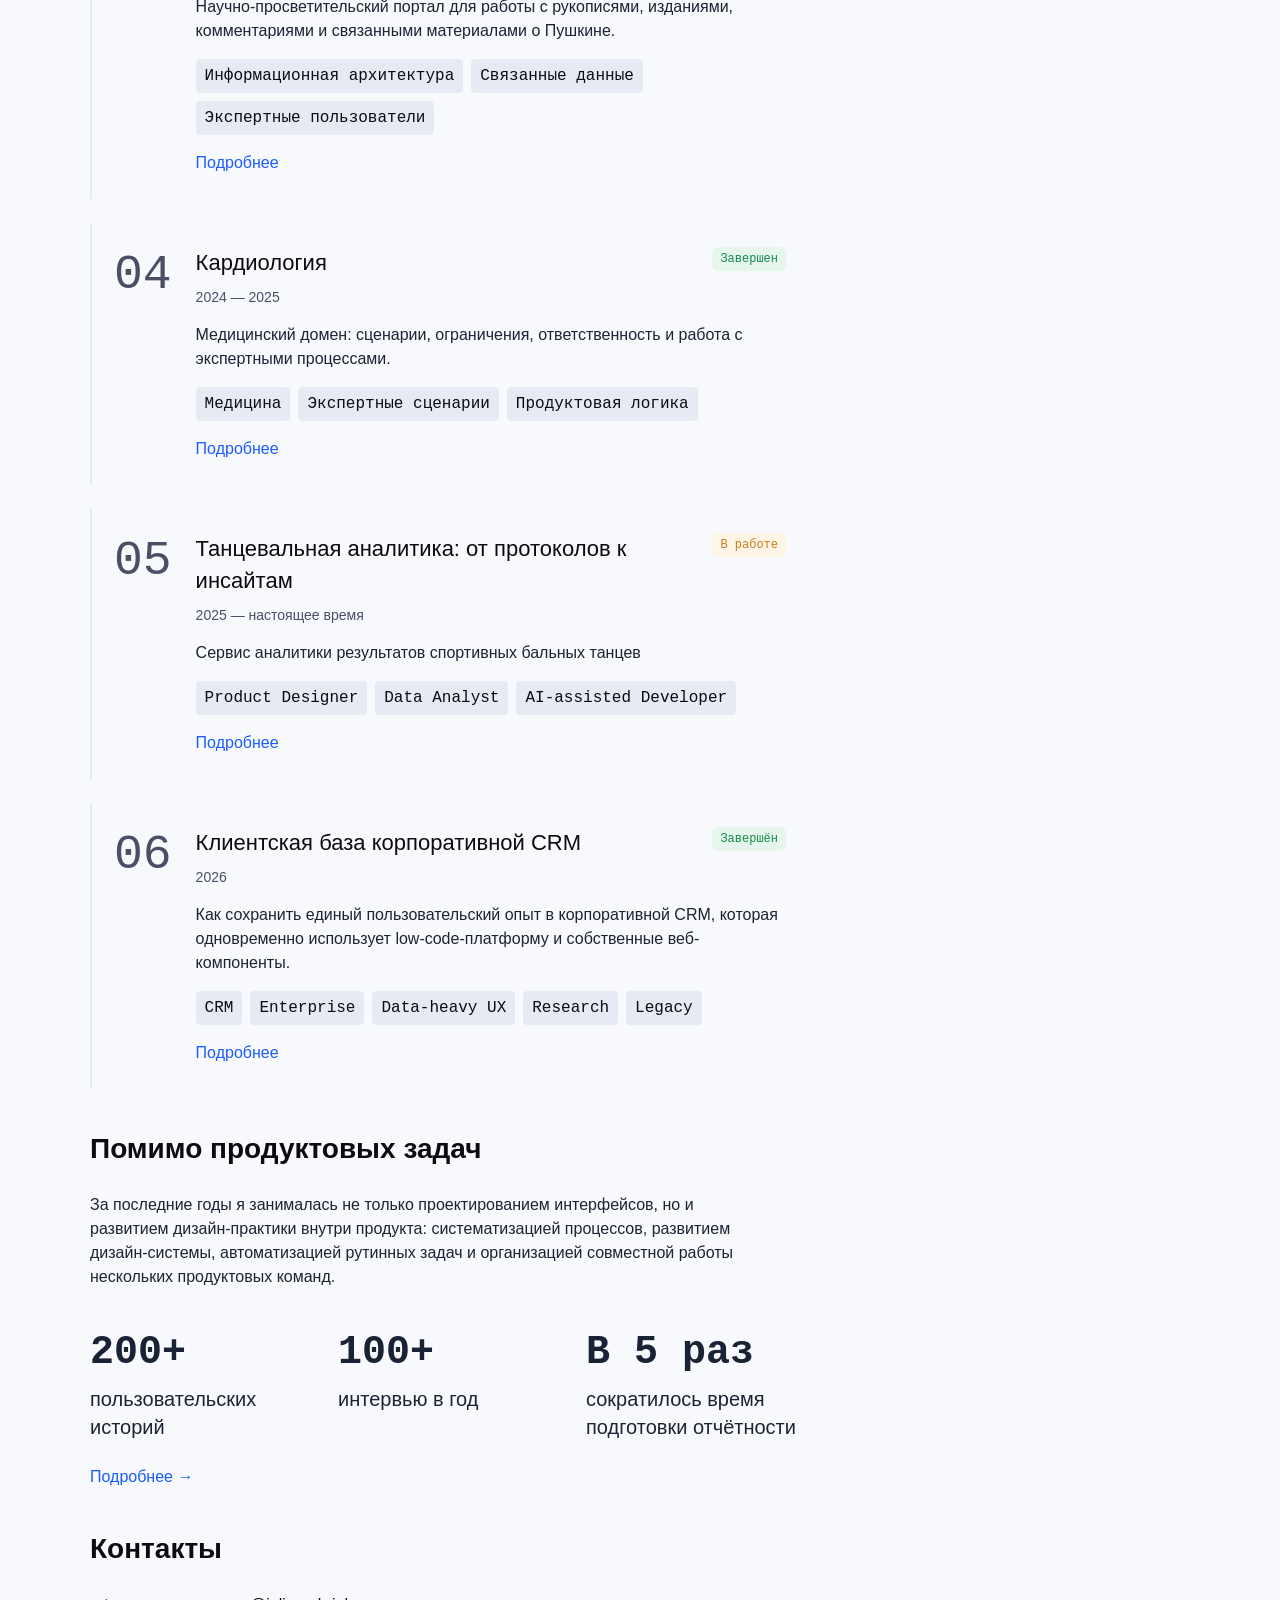
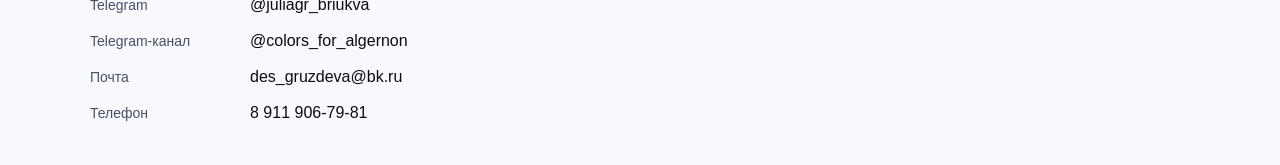
==== commit 0017cb93: "add client base case to portfolio" ====
--- a/index.html
+++ b/index.html
@@ -284,6 +284,30 @@
                 <span class="tag tag--small tag--surface ag-small-code">AI-assisted Developer</span>
               </span>
               <a class="project-card__link body-strong" href="dance-case.html" target="_blank" rel="noopener">Подробнее</a>
+            </div>
+          </div>
+
+          <div class="project-card" id="client-base">
+            <span class="project-card__number ag-small-code">06</span>
+            <div class="project-card__trigger">
+              <div class="project-card__header">
+                <div class="project-card__title-group">
+                  <h3 class="h3">Клиентская база корпоративной CRM</h3>
+                  <span class="caption project-card__meta">2026</span>
+                </div>
+                <span class="badge ag-small-code badge--done project-card__status">Завершён</span>
+              </div>
+              <span class="body">
+                Как сохранить единый пользовательский опыт в корпоративной CRM, которая одновременно использует low-code-платформу и собственные веб-компоненты.
+              </span>
+              <span class="tags" aria-label="Теги проекта Клиентская база корпоративной CRM">
+                <span class="tag tag--small tag--surface ag-small-code">CRM</span>
+                <span class="tag tag--small tag--surface ag-small-code">Enterprise</span>
+                <span class="tag tag--small tag--surface ag-small-code">Data-heavy UX</span>
+                <span class="tag tag--small tag--surface ag-small-code">Research</span>
+                <span class="tag tag--small tag--surface ag-small-code">Legacy</span>
+              </span>
+              <a class="project-card__link body-strong" href="client-base.html" target="_blank" rel="noopener">Подробнее</a>
             </div>
           </div>
 
--- a/styles.css
+++ b/styles.css
@@ -919,6 +919,41 @@
   height: auto;
 }
 
+.case-flow {
+  display: flex;
+  flex-wrap: wrap;
+  gap: var(--space-12);
+  align-items: center;
+  width: 100%;
+  max-width: 100%;
+  min-width: 0;
+}
+
+.case-flow__step {
+  display: flex;
+  flex: 1 1 160px;
+  flex-direction: column;
+  gap: var(--space-4);
+  min-width: 0;
+}
+
+.case-flow__number {
+  color: var(--text-tertiary);
+}
+
+.case-flow .image-wrapper {
+  display: flex;
+  align-items: center;
+  justify-content: center;
+}
+
+.case-flow img {
+  width: auto;
+  max-width: 100%;
+  height: 132px;
+  object-fit: contain;
+}
+
 .case-figure--mobile {
   width: min(390px, 100%);
 }
@@ -1076,7 +1111,7 @@
   display: flex;
   align-items: center;
   justify-content: center;
-  padding: var(--space-24);
+  padding: var(--space-64) var(--space-80);
 }
 
 .is-lightbox-open {
@@ -1097,30 +1132,30 @@
   display: flex;
   align-items: center;
   justify-content: center;
-  max-width: min(1120px, 92vw);
-  max-height: 88vh;
+  max-width: min(1120px, calc(100vw - 160px));
+  max-height: calc(100vh - 128px);
 }
 
 .lightbox__image {
   position: relative;
   display: block;
-  max-width: min(1120px, 92vw);
-  max-height: 88vh;
+  max-width: min(1120px, calc(100vw - 160px));
+  max-height: calc(100vh - 128px);
   object-fit: contain;
 }
 
 .lightbox__scheme {
-  max-width: min(1120px, 92vw);
-  max-height: 88vh;
+  max-width: min(1120px, calc(100vw - 160px));
+  max-height: calc(100vh - 128px);
   overflow: auto;
   cursor: default;
 }
 
 .lightbox__close {
-  position: absolute;
+  position: fixed;
   z-index: 2;
-  top: var(--space-12);
-  right: var(--space-12);
+  top: var(--space-24);
+  right: var(--space-24);
   display: inline-flex;
   align-items: center;
   justify-content: center;
@@ -1128,9 +1163,45 @@
   height: var(--space-32);
   border: 1px solid var(--border-stroke);
   border-radius: var(--ag-radius-8);
-  background: var(--background-primary);
+  background: rgba(255, 255, 255, 0.88);
   color: var(--text-primary);
   cursor: pointer;
+}
+
+.lightbox__nav {
+  position: fixed;
+  z-index: 2;
+  top: 50%;
+  display: inline-flex;
+  align-items: center;
+  justify-content: center;
+  width: var(--space-40);
+  height: var(--space-40);
+  border: 1px solid var(--border-stroke);
+  border-radius: var(--ag-radius-8);
+  background: rgba(255, 255, 255, 0.88);
+  color: var(--text-primary);
+  cursor: pointer;
+  transform: translateY(-50%);
+}
+
+.lightbox__nav--prev {
+  left: var(--space-24);
+}
+
+.lightbox__nav--next {
+  right: var(--space-24);
+}
+
+.lightbox__counter {
+  position: fixed;
+  z-index: 2;
+  right: 50%;
+  bottom: var(--space-24);
+  padding: 0;
+  background: transparent;
+  color: var(--text-tertiary);
+  transform: translateX(50%);
 }
 
 .status-separator {
@@ -1429,12 +1500,35 @@
   }
 
   .lightbox {
-    padding: var(--space-16);
-  }
-
+    padding: var(--space-64) var(--space-56);
+  }
+
+  .lightbox__content,
   .lightbox__image {
-    max-width: 100%;
-    max-height: 82vh;
+    max-width: calc(100vw - 112px);
+    max-height: calc(100vh - 144px);
+  }
+
+  .lightbox__scheme {
+    max-width: calc(100vw - 112px);
+    max-height: calc(100vh - 144px);
+  }
+
+  .lightbox__close {
+    top: var(--space-16);
+    right: var(--space-16);
+  }
+
+  .lightbox__nav--prev {
+    left: var(--space-8);
+  }
+
+  .lightbox__nav--next {
+    right: var(--space-8);
+  }
+
+  .lightbox__counter {
+    bottom: var(--space-16);
   }
 
   .status-note {
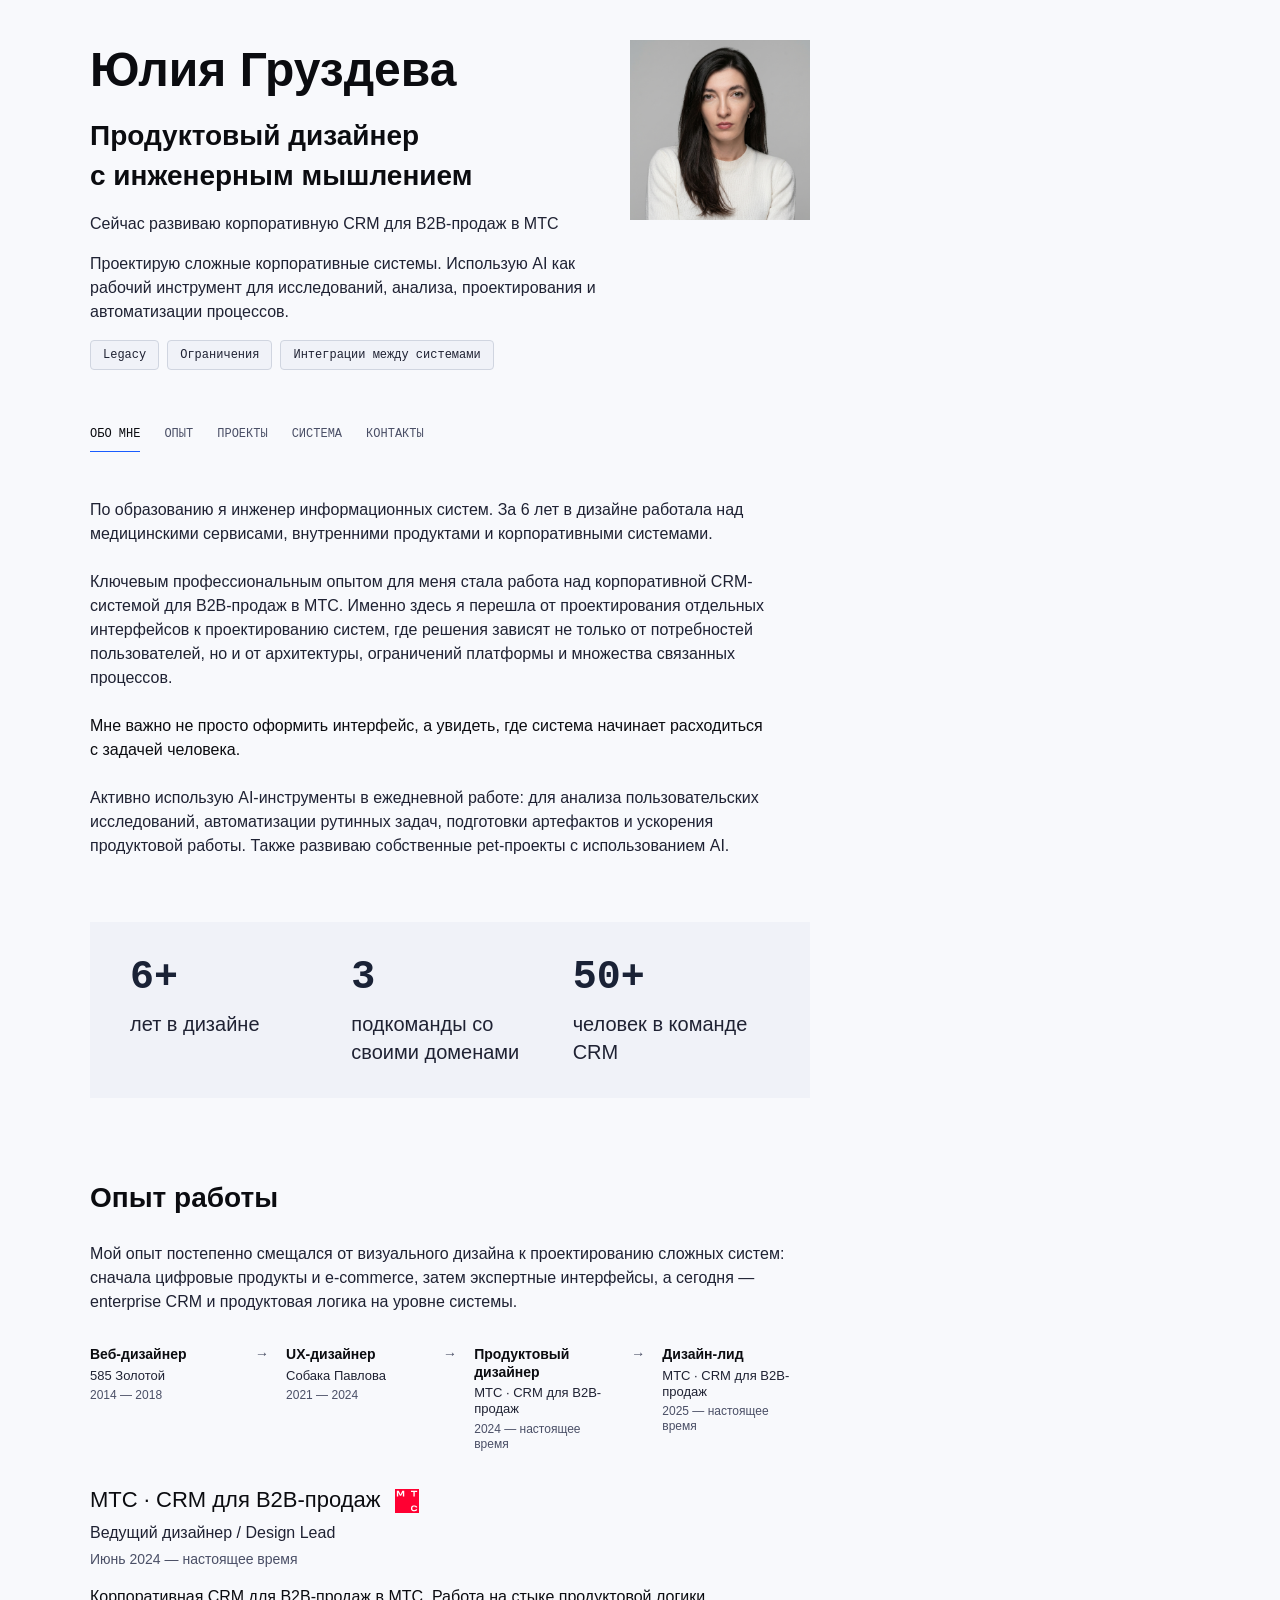
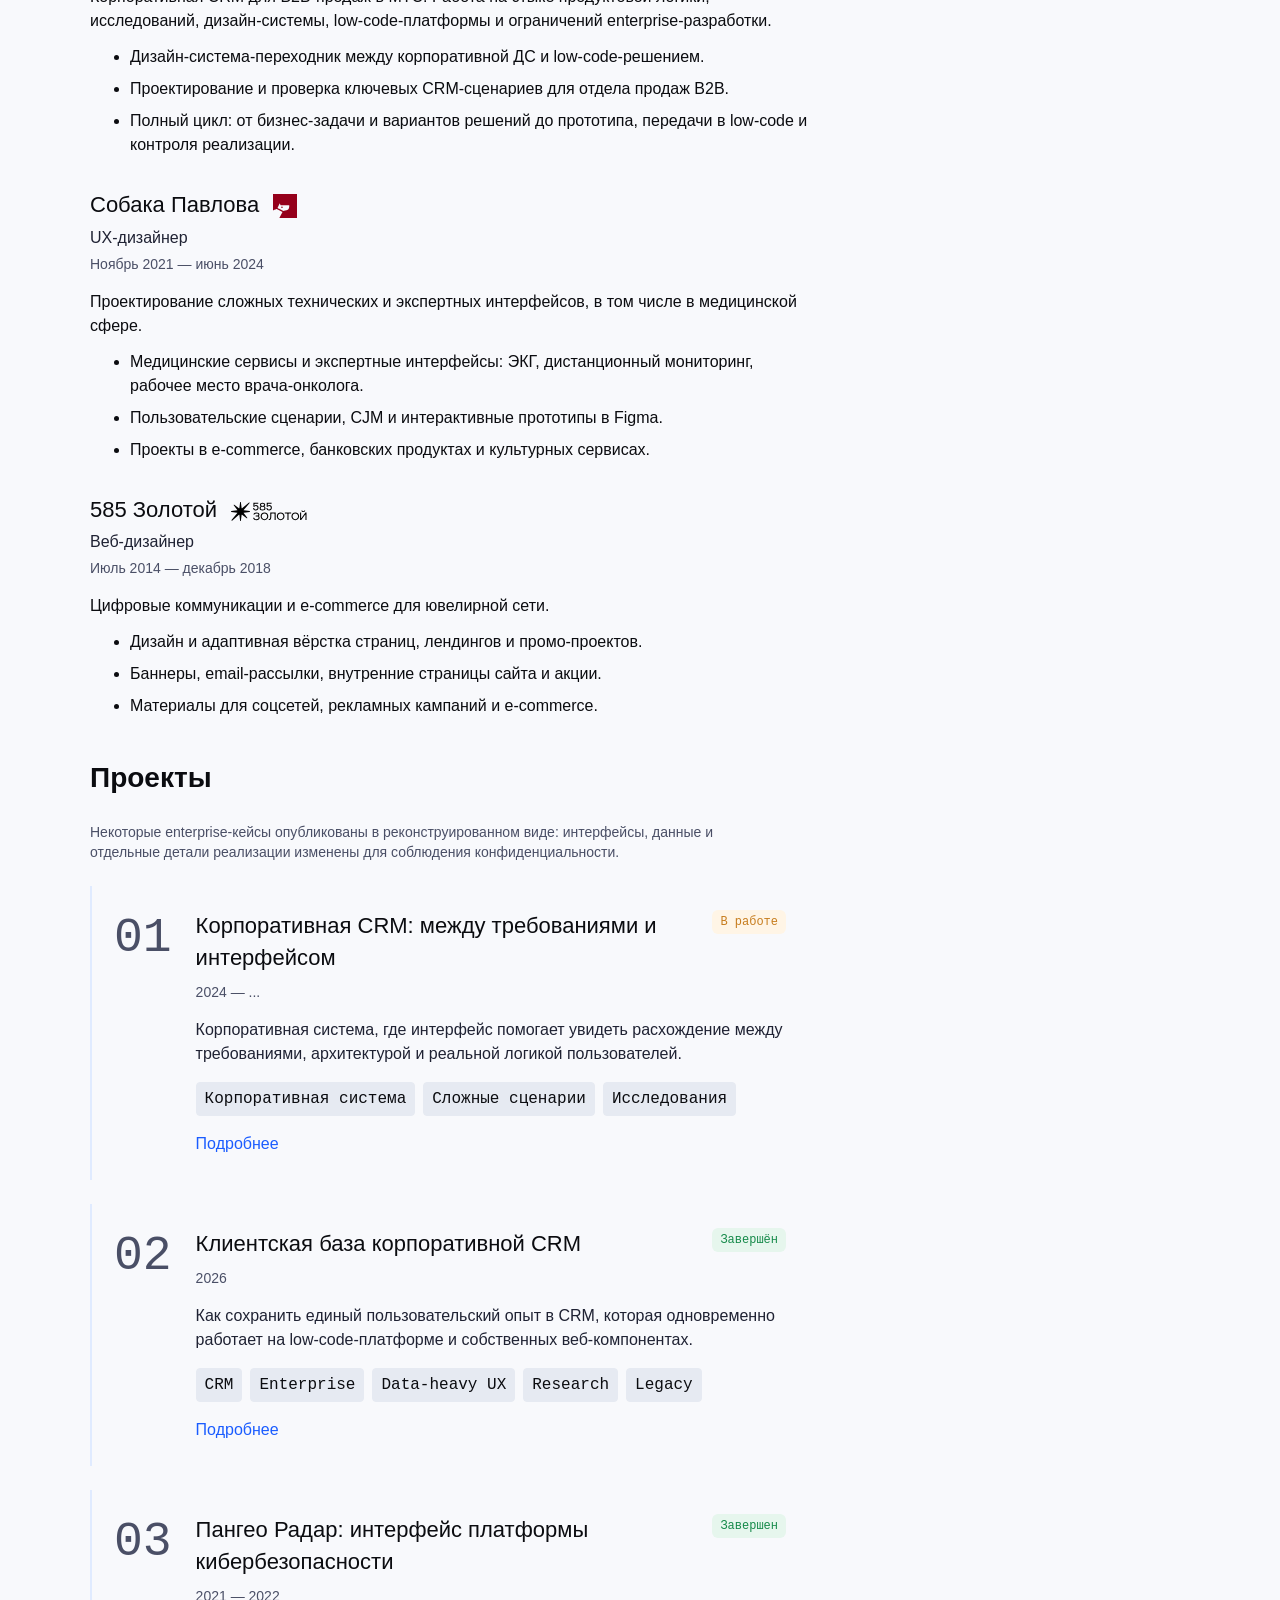
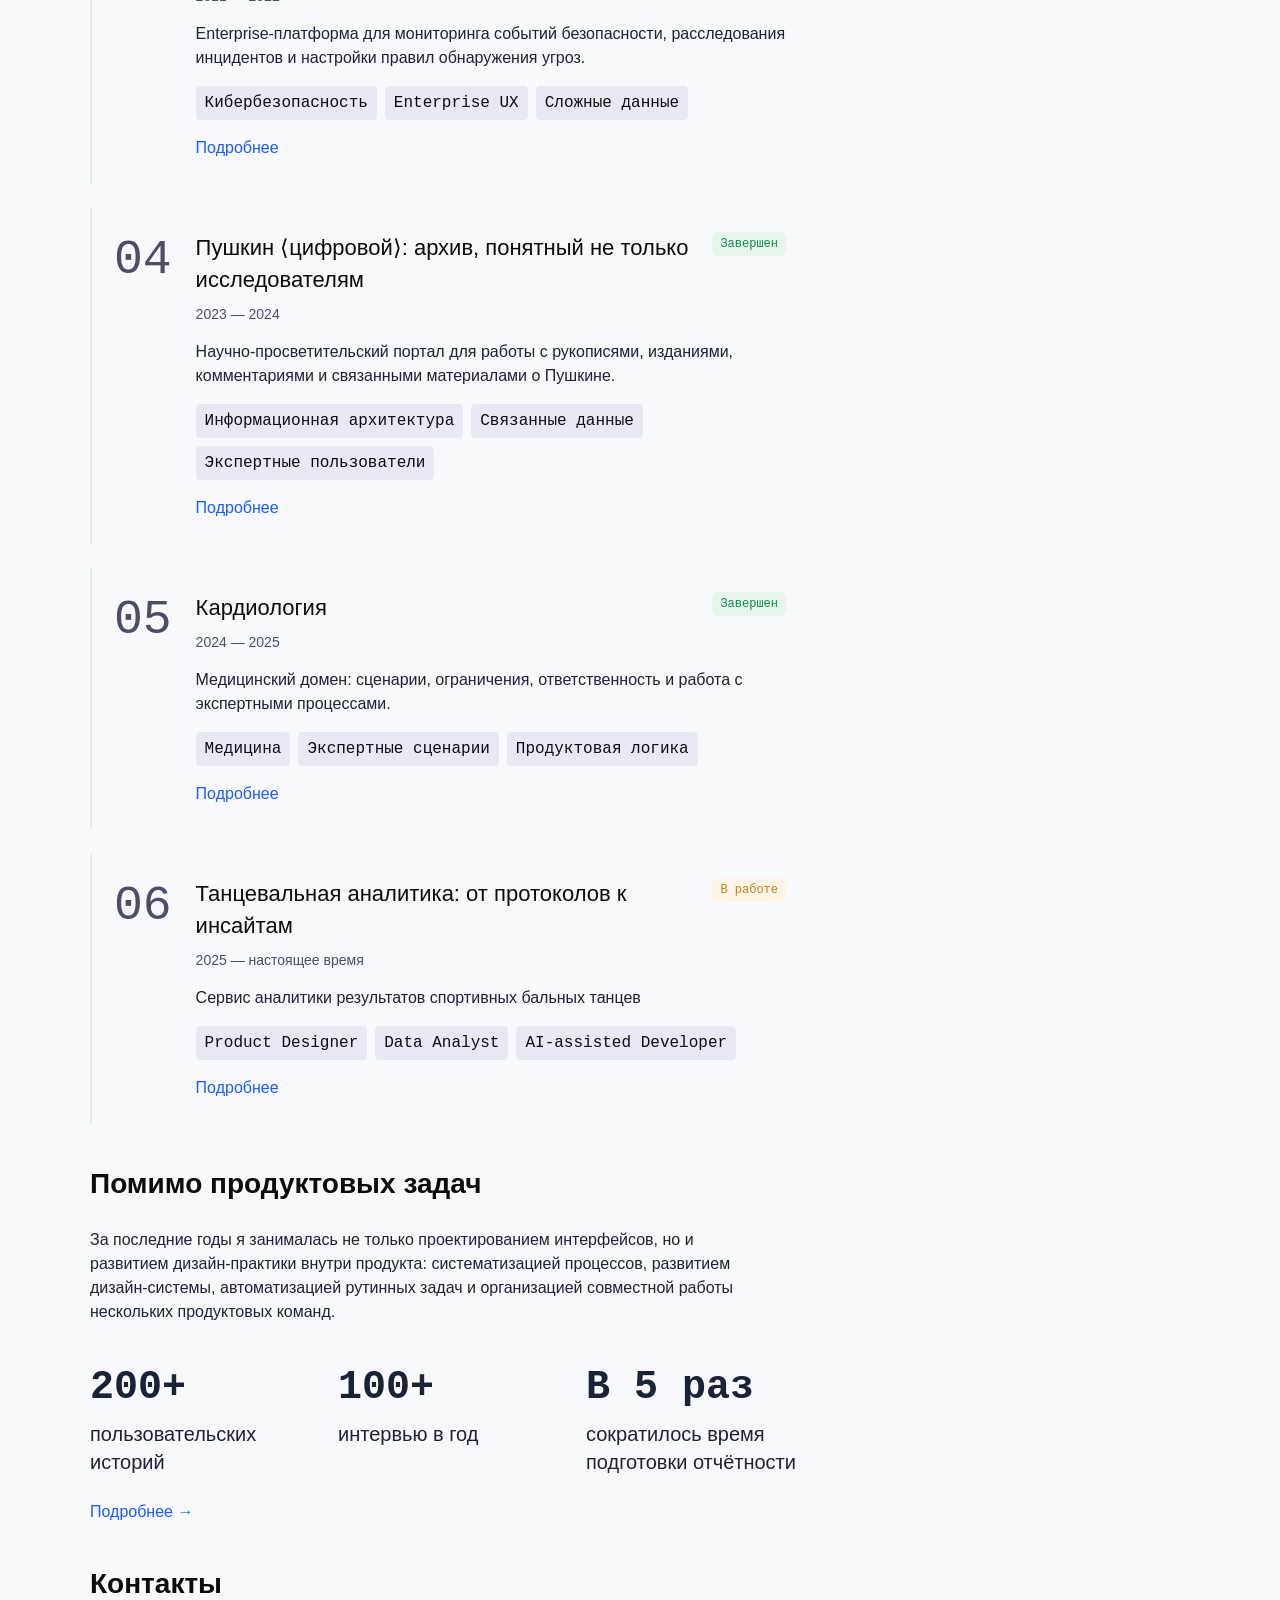
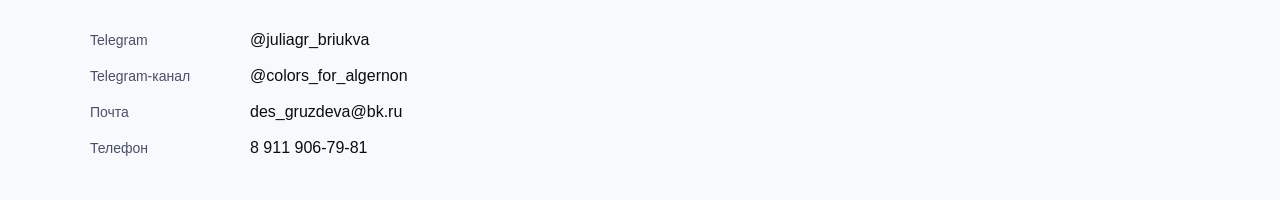
==== commit 30830943: "Release portfolio v1.0" ====
--- a/index.html
+++ b/index.html
@@ -4,7 +4,7 @@
     <meta charset="UTF-8" />
     <meta name="viewport" content="width=device-width, initial-scale=1.0" />
     <title>Юлия Груздева — портфолио</title>
-    <link rel="stylesheet" href="./styles.css" />
+    <link rel="stylesheet" href="./styles.css?v=experience-logos" />
     <!-- Yandex.Metrika counter -->
     <script type="text/javascript">
         (function(m,e,t,r,i,k,a){
@@ -25,7 +25,7 @@
         <div class="hero__text">
           <h1 class="display">Юлия Груздева</h1>
           <p class="h2">Продуктовый дизайнер <br> с инженерным мышлением</p>
-          <p class="body">Сейчас развиваю CRM Automation of Sales в МТС</p>
+          <p class="body">Сейчас развиваю корпоративную CRM для B2B-продаж в МТС</p>
           <p class="body hero__lead">
             Проектирую сложные корпоративные системы. Использую AI как рабочий инструмент для исследований, анализа, проектирования и автоматизации процессов.
           </p>
@@ -59,7 +59,7 @@
         </p>
 
         <p class="body">
-          Ключевым профессиональным опытом для меня стала работа над AoS — корпоративной CRM-системой для B2B-продаж в МТС. Именно здесь я перешла от проектирования отдельных интерфейсов к проектированию систем, где решения зависят не только от потребностей пользователей, но и от архитектуры, ограничений платформы и множества связанных процессов.
+          Ключевым профессиональным опытом для меня стала работа над корпоративной CRM-системой для B2B-продаж в МТС. Именно здесь я перешла от проектирования отдельных интерфейсов к проектированию систем, где решения зависят не только от потребностей пользователей, но и от архитектуры, ограничений платформы и множества связанных процессов.
         </p>
 
         <p class="body-strong">
@@ -83,7 +83,7 @@
 
           <div>
             <dt class="metric-number">50+</dt>
-            <dd class="metric-label">человек в команде AoS</dd>
+            <dd class="metric-label">человек в команде CRM</dd>
           </div>
         </dl>
       </section>
@@ -113,7 +113,7 @@
 
           <div class="experience-step">
             <h3 class="h3 experience-step__role">Продуктовый дизайнер</h3>
-            <p class="body-strong experience-step__company">МТС · AoS</p>
+            <p class="body-strong experience-step__company">МТС · CRM для B2B-продаж</p>
             <p class="caption experience-step__period">2024 — настоящее время</p>
           </div>
 
@@ -121,7 +121,7 @@
 
           <div class="experience-step">
             <h3 class="h3 experience-step__role">Дизайн-лид</h3>
-            <p class="body-strong experience-step__company">МТС · AoS</p>
+            <p class="body-strong experience-step__company">МТС · CRM для B2B-продаж</p>
             <p class="caption experience-step__period">2025 — настоящее время</p>
           </div>
         </div>
@@ -129,13 +129,18 @@
         <div class="experience-details">
           <div class="experience-job">
             <div class="experience-job__header">
-              <h3 class="h3 experience-job__company">МТС · AoS</h3>
+              <h3 class="h3 experience-job__company">
+                <span class="experience-job__company-text">МТС · CRM для B2B-продаж</span>
+                <span class="experience-job__logo experience-logo" aria-hidden="true">
+                  <img class="experience-logo__image" src="assets/experience/mts.svg" alt="" />
+                </span>
+              </h3>
             </div>
             <p class="body-strong experience-job__role">Ведущий дизайнер / Design Lead</p>
             <p class="caption experience-job__period">Июнь 2024 — настоящее время</p>
-            <p class="body experience-job__description">Корпоративная CRM для B2B-продаж в МТС. Работа на стыке продуктовой логики, исследований, дизайн-системы, low-code платформы ELMA и ограничений enterprise-разработки.</p>
+            <p class="body experience-job__description">Корпоративная CRM для B2B-продаж в МТС. Работа на стыке продуктовой логики, исследований, дизайн-системы, low-code-платформы и ограничений enterprise-разработки.</p>
             <ul class="body experience-job__list">
-              <li>Дизайн-система-переходник между корпоративной ДС и low-code-решением ELMA.</li>
+              <li>Дизайн-система-переходник между корпоративной ДС и low-code-решением.</li>
               <li>Проектирование и проверка ключевых CRM-сценариев для отдела продаж B2B.</li>
               <li>Полный цикл: от бизнес-задачи и вариантов решений до прототипа, передачи в low-code и контроля реализации.</li>
             </ul>
@@ -143,7 +148,12 @@
 
           <div class="experience-job">
             <div class="experience-job__header">
-              <h3 class="h3 experience-job__company">Собака Павлова</h3>
+              <h3 class="h3 experience-job__company">
+                <span class="experience-job__company-text">Собака Павлова</span>
+                <span class="experience-job__logo experience-logo" aria-hidden="true">
+                  <img class="experience-logo__image" src="assets/experience/sobaka-pavlova.svg" alt="" />
+                </span>
+              </h3>
             </div>
             <p class="body-strong experience-job__role">UX-дизайнер</p>
             <p class="caption experience-job__period">Ноябрь 2021 — июнь 2024</p>
@@ -157,7 +167,12 @@
 
           <div class="experience-job">
             <div class="experience-job__header">
-              <h3 class="h3 experience-job__company">585 Золотой</h3>
+              <h3 class="h3 experience-job__company">
+                <span class="experience-job__company-text">585 Золотой</span>
+                <span class="experience-job__logo experience-logo" aria-hidden="true">
+                  <img class="experience-logo__image experience-logo__image--zolotoy" src="assets/experience/585-zolotoy.svg" alt="" />
+                </span>
+              </h3>
             </div>
             <p class="body-strong experience-job__role">Веб-дизайнер</p>
             <p class="caption experience-job__period">Июль 2014 — декабрь 2018</p>
@@ -175,6 +190,7 @@
 
       <section class="section section--narrow projects" id="projects">
         <h2 class="h2">Проекты</h2>
+        <p class="caption">Некоторые enterprise-кейсы опубликованы в реконструированном виде: интерфейсы, данные и отдельные детали реализации изменены для соблюдения конфиденциальности.</p>
 
         <div class="project-list">
           <div class="project-card" id="aos">
@@ -182,7 +198,7 @@
             <div class="project-card__trigger">
               <div class="project-card__header">
                 <div class="project-card__title-group">
-                  <h3 class="h3">AoS (МТС): Между требованиями и интерфейсом</h3>
+                  <h3 class="h3">Корпоративная CRM: между требованиями и интерфейсом</h3>
                   <span class="caption project-card__meta">2024 — ...</span>
                 </div>
                 <span class="badge ag-small-code badge--in-progress project-card__status">В работе</span>
@@ -191,7 +207,7 @@
                 Корпоративная система, где интерфейс помогает увидеть расхождение между
                 требованиями, архитектурой и реальной логикой пользователей.
               </span>
-              <span class="tags" aria-label="Теги проекта AoS">
+              <span class="tags" aria-label="Теги проекта Корпоративная CRM">
                 <span class="tag tag--small tag--surface ag-small-code">Корпоративная система</span>
                 <span class="tag tag--small tag--surface ag-small-code">Сложные сценарии</span>
                 <span class="tag tag--small tag--surface ag-small-code">Исследования</span>
@@ -200,95 +216,8 @@
             </div>
           </div>
 
-          <div class="project-card" id="pangeo">
+          <div class="project-card" id="client-base">
             <span class="project-card__number ag-small-code">02</span>
-            <div class="project-card__trigger">
-              <div class="project-card__header">
-                <div class="project-card__title-group">
-                  <h3 class="h3">Пангео Радар: интерфейс платформы кибербезопасности</h3>
-                  <span class="caption project-card__meta">2021 — 2022</span>
-                </div>
-                <span class="badge ag-small-code badge--done project-card__status">Завершен</span>
-              </div>
-              <span class="body">
-                Enterprise-платформа для мониторинга событий безопасности, расследования инцидентов и настройки правил обнаружения угроз.
-              </span>
-              <span class="tags" aria-label="Теги проекта Пангео Радар">
-                <span class="tag tag--small tag--surface ag-small-code">Кибербезопасность</span>
-                <span class="tag tag--small tag--surface ag-small-code">Enterprise UX</span>
-                <span class="tag tag--small tag--surface ag-small-code">Сложные данные</span>
-              </span>
-              <a class="project-card__link body-strong" href="pangeo.html" target="_blank" rel="noopener">Подробнее</a>
-            </div>
-          </div>
-
-          <div class="project-card" id="pushkin">
-            <span class="project-card__number ag-small-code">03</span>
-            <div class="project-card__trigger">
-              <div class="project-card__header">
-                <div class="project-card__title-group">
-                  <h3 class="h3">Пушкин ⟨цифровой⟩: архив, понятный не только исследователям</h3>
-                  <span class="caption project-card__meta">2023 — 2024</span>
-                </div>
-                <span class="badge ag-small-code badge--done project-card__status">Завершен</span>
-              </div>
-              <span class="body">
-                Научно-просветительский портал для работы с рукописями, изданиями, комментариями и связанными материалами о Пушкине.
-              </span>
-              <span class="tags" aria-label="Теги проекта Пушкин цифровой">
-                <span class="tag tag--small tag--surface ag-small-code">Информационная архитектура</span>
-                <span class="tag tag--small tag--surface ag-small-code">Связанные данные</span>
-                <span class="tag tag--small tag--surface ag-small-code">Экспертные пользователи</span>
-              </span>
-              <a class="project-card__link body-strong" href="pushkin.html" target="_blank" rel="noopener">Подробнее</a>
-            </div>
-          </div>
-
-          <div class="project-card" id="cardiology">
-            <span class="project-card__number ag-small-code">04</span>
-            <div class="project-card__trigger">
-              <div class="project-card__header">
-                <div class="project-card__title-group">
-                  <h3 class="h3">Кардиология</h3>
-                  <span class="caption project-card__meta">2024 — 2025</span>
-                </div>
-                <span class="badge ag-small-code badge--done project-card__status">Завершен</span>
-              </div>
-              <span class="body">
-                Медицинский домен: сценарии, ограничения, ответственность и работа с
-                экспертными процессами.
-              </span>
-              <span class="tags" aria-label="Теги проекта Кардиология">
-                <span class="tag tag--small tag--surface ag-small-code">Медицина</span>
-                <span class="tag tag--small tag--surface ag-small-code">Экспертные сценарии</span>
-                <span class="tag tag--small tag--surface ag-small-code">Продуктовая логика</span>
-              </span>
-              <a class="project-card__link body-strong" href="cardiology.html" target="_blank" rel="noopener">Подробнее</a>
-            </div>
-          </div>
-
-          <div class="project-card" id="dance-analytics">
-            <span class="project-card__number ag-small-code">05</span>
-            <div class="project-card__trigger">
-              <div class="project-card__header">
-                <div class="project-card__title-group">
-                  <h3 class="h3">Танцевальная аналитика: от протоколов к инсайтам</h3>
-                  <span class="caption project-card__meta">2025 — настоящее время</span>
-                </div>
-                <span class="badge ag-small-code badge--in-progress project-card__status">В работе</span>
-              </div>
-              <span class="body">Сервис аналитики результатов спортивных бальных танцев</span>
-              <span class="tags" aria-label="Теги проекта Танцевальная аналитика">
-                <span class="tag tag--small tag--surface ag-small-code">Product Designer</span>
-                <span class="tag tag--small tag--surface ag-small-code">Data Analyst</span>
-                <span class="tag tag--small tag--surface ag-small-code">AI-assisted Developer</span>
-              </span>
-              <a class="project-card__link body-strong" href="dance-case.html" target="_blank" rel="noopener">Подробнее</a>
-            </div>
-          </div>
-
-          <div class="project-card" id="client-base">
-            <span class="project-card__number ag-small-code">06</span>
             <div class="project-card__trigger">
               <div class="project-card__header">
                 <div class="project-card__title-group">
@@ -298,7 +227,7 @@
                 <span class="badge ag-small-code badge--done project-card__status">Завершён</span>
               </div>
               <span class="body">
-                Как сохранить единый пользовательский опыт в корпоративной CRM, которая одновременно использует low-code-платформу и собственные веб-компоненты.
+                Как сохранить единый пользовательский опыт в CRM, которая одновременно работает на low-code-платформе и собственных веб-компонентах.
               </span>
               <span class="tags" aria-label="Теги проекта Клиентская база корпоративной CRM">
                 <span class="tag tag--small tag--surface ag-small-code">CRM</span>
@@ -308,6 +237,93 @@
                 <span class="tag tag--small tag--surface ag-small-code">Legacy</span>
               </span>
               <a class="project-card__link body-strong" href="client-base.html" target="_blank" rel="noopener">Подробнее</a>
+            </div>
+          </div>
+
+          <div class="project-card" id="pangeo">
+            <span class="project-card__number ag-small-code">03</span>
+            <div class="project-card__trigger">
+              <div class="project-card__header">
+                <div class="project-card__title-group">
+                  <h3 class="h3">Пангео Радар: интерфейс платформы кибербезопасности</h3>
+                  <span class="caption project-card__meta">2021 — 2022</span>
+                </div>
+                <span class="badge ag-small-code badge--done project-card__status">Завершен</span>
+              </div>
+              <span class="body">
+                Enterprise-платформа для мониторинга событий безопасности, расследования инцидентов и настройки правил обнаружения угроз.
+              </span>
+              <span class="tags" aria-label="Теги проекта Пангео Радар">
+                <span class="tag tag--small tag--surface ag-small-code">Кибербезопасность</span>
+                <span class="tag tag--small tag--surface ag-small-code">Enterprise UX</span>
+                <span class="tag tag--small tag--surface ag-small-code">Сложные данные</span>
+              </span>
+              <a class="project-card__link body-strong" href="pangeo.html" target="_blank" rel="noopener">Подробнее</a>
+            </div>
+          </div>
+
+          <div class="project-card" id="pushkin">
+            <span class="project-card__number ag-small-code">04</span>
+            <div class="project-card__trigger">
+              <div class="project-card__header">
+                <div class="project-card__title-group">
+                  <h3 class="h3">Пушкин ⟨цифровой⟩: архив, понятный не только исследователям</h3>
+                  <span class="caption project-card__meta">2023 — 2024</span>
+                </div>
+                <span class="badge ag-small-code badge--done project-card__status">Завершен</span>
+              </div>
+              <span class="body">
+                Научно-просветительский портал для работы с рукописями, изданиями, комментариями и связанными материалами о Пушкине.
+              </span>
+              <span class="tags" aria-label="Теги проекта Пушкин цифровой">
+                <span class="tag tag--small tag--surface ag-small-code">Информационная архитектура</span>
+                <span class="tag tag--small tag--surface ag-small-code">Связанные данные</span>
+                <span class="tag tag--small tag--surface ag-small-code">Экспертные пользователи</span>
+              </span>
+              <a class="project-card__link body-strong" href="pushkin.html" target="_blank" rel="noopener">Подробнее</a>
+            </div>
+          </div>
+
+          <div class="project-card" id="cardiology">
+            <span class="project-card__number ag-small-code">05</span>
+            <div class="project-card__trigger">
+              <div class="project-card__header">
+                <div class="project-card__title-group">
+                  <h3 class="h3">Кардиология</h3>
+                  <span class="caption project-card__meta">2024 — 2025</span>
+                </div>
+                <span class="badge ag-small-code badge--done project-card__status">Завершен</span>
+              </div>
+              <span class="body">
+                Медицинский домен: сценарии, ограничения, ответственность и работа с
+                экспертными процессами.
+              </span>
+              <span class="tags" aria-label="Теги проекта Кардиология">
+                <span class="tag tag--small tag--surface ag-small-code">Медицина</span>
+                <span class="tag tag--small tag--surface ag-small-code">Экспертные сценарии</span>
+                <span class="tag tag--small tag--surface ag-small-code">Продуктовая логика</span>
+              </span>
+              <a class="project-card__link body-strong" href="cardiology.html" target="_blank" rel="noopener">Подробнее</a>
+            </div>
+          </div>
+
+          <div class="project-card" id="dance-analytics">
+            <span class="project-card__number ag-small-code">06</span>
+            <div class="project-card__trigger">
+              <div class="project-card__header">
+                <div class="project-card__title-group">
+                  <h3 class="h3">Танцевальная аналитика: от протоколов к инсайтам</h3>
+                  <span class="caption project-card__meta">2025 — настоящее время</span>
+                </div>
+                <span class="badge ag-small-code badge--in-progress project-card__status">В работе</span>
+              </div>
+              <span class="body">Сервис аналитики результатов спортивных бальных танцев</span>
+              <span class="tags" aria-label="Теги проекта Танцевальная аналитика">
+                <span class="tag tag--small tag--surface ag-small-code">Product Designer</span>
+                <span class="tag tag--small tag--surface ag-small-code">Data Analyst</span>
+                <span class="tag tag--small tag--surface ag-small-code">AI-assisted Developer</span>
+              </span>
+              <a class="project-card__link body-strong" href="dance-case.html" target="_blank" rel="noopener">Подробнее</a>
             </div>
           </div>
 
--- a/styles.css
+++ b/styles.css
@@ -328,6 +328,44 @@
   white-space: normal;
 }
 
+.experience-logo {
+  display: inline-flex;
+  flex: 0 0 32px;
+  align-items: center;
+  justify-content: center;
+  width: 32px;
+  height: 32px;
+  margin-left: var(--space-4);
+  vertical-align: middle;
+}
+
+#experience .experience-logo__image {
+  display: block;
+  width: 24px;
+  min-width: 24px;
+  max-width: 24px;
+  height: 24px;
+  min-height: 24px;
+  max-height: 24px;
+  object-fit: contain;
+}
+
+#experience .experience-logo__image--zolotoy {
+  width: 76px;
+  min-width: 76px;
+  max-width: none;
+  height: auto;
+  min-height: 0;
+  max-height: none;
+}
+
+#experience .experience-logo:has(.experience-logo__image--zolotoy) {
+  flex: 0 0 auto;
+  width: auto;
+  height: auto;
+  margin-left: 8px;
+}
+
 .experience-step:first-child {
   padding-left: 0;
 }
@@ -374,12 +412,21 @@
   width: 100%;
   max-width: 100%;
   min-width: 0;
+  box-sizing: border-box;
   overflow-wrap: break-word;
 }
 
 .experience-job__company {
+  display: block;
+  max-width: 100%;
+  min-width: 0;
   margin-bottom: var(--space-4);
   color: var(--text-primary);
+}
+
+.experience-job__company-text {
+  display: inline;
+  min-width: 0;
 }
 
 .experience-job__period {
@@ -1365,6 +1412,34 @@
 
   .experience-step {
     width: 100%;
+  }
+
+  .experience-logo {
+    flex-basis: 28px;
+    width: 28px;
+    height: 28px;
+  }
+
+  #experience .experience-logo__image {
+    width: 22px;
+    min-width: 22px;
+    max-width: 22px;
+    height: 22px;
+    min-height: 22px;
+    max-height: 22px;
+  }
+
+  #experience .experience-logo__image--zolotoy {
+    width: 64px;
+    min-width: 64px;
+    max-width: none;
+    height: auto;
+    min-height: 0;
+    max-height: none;
+  }
+
+  .experience-job__company {
+    text-wrap: balance;
   }
 
   .experience-arrow {
